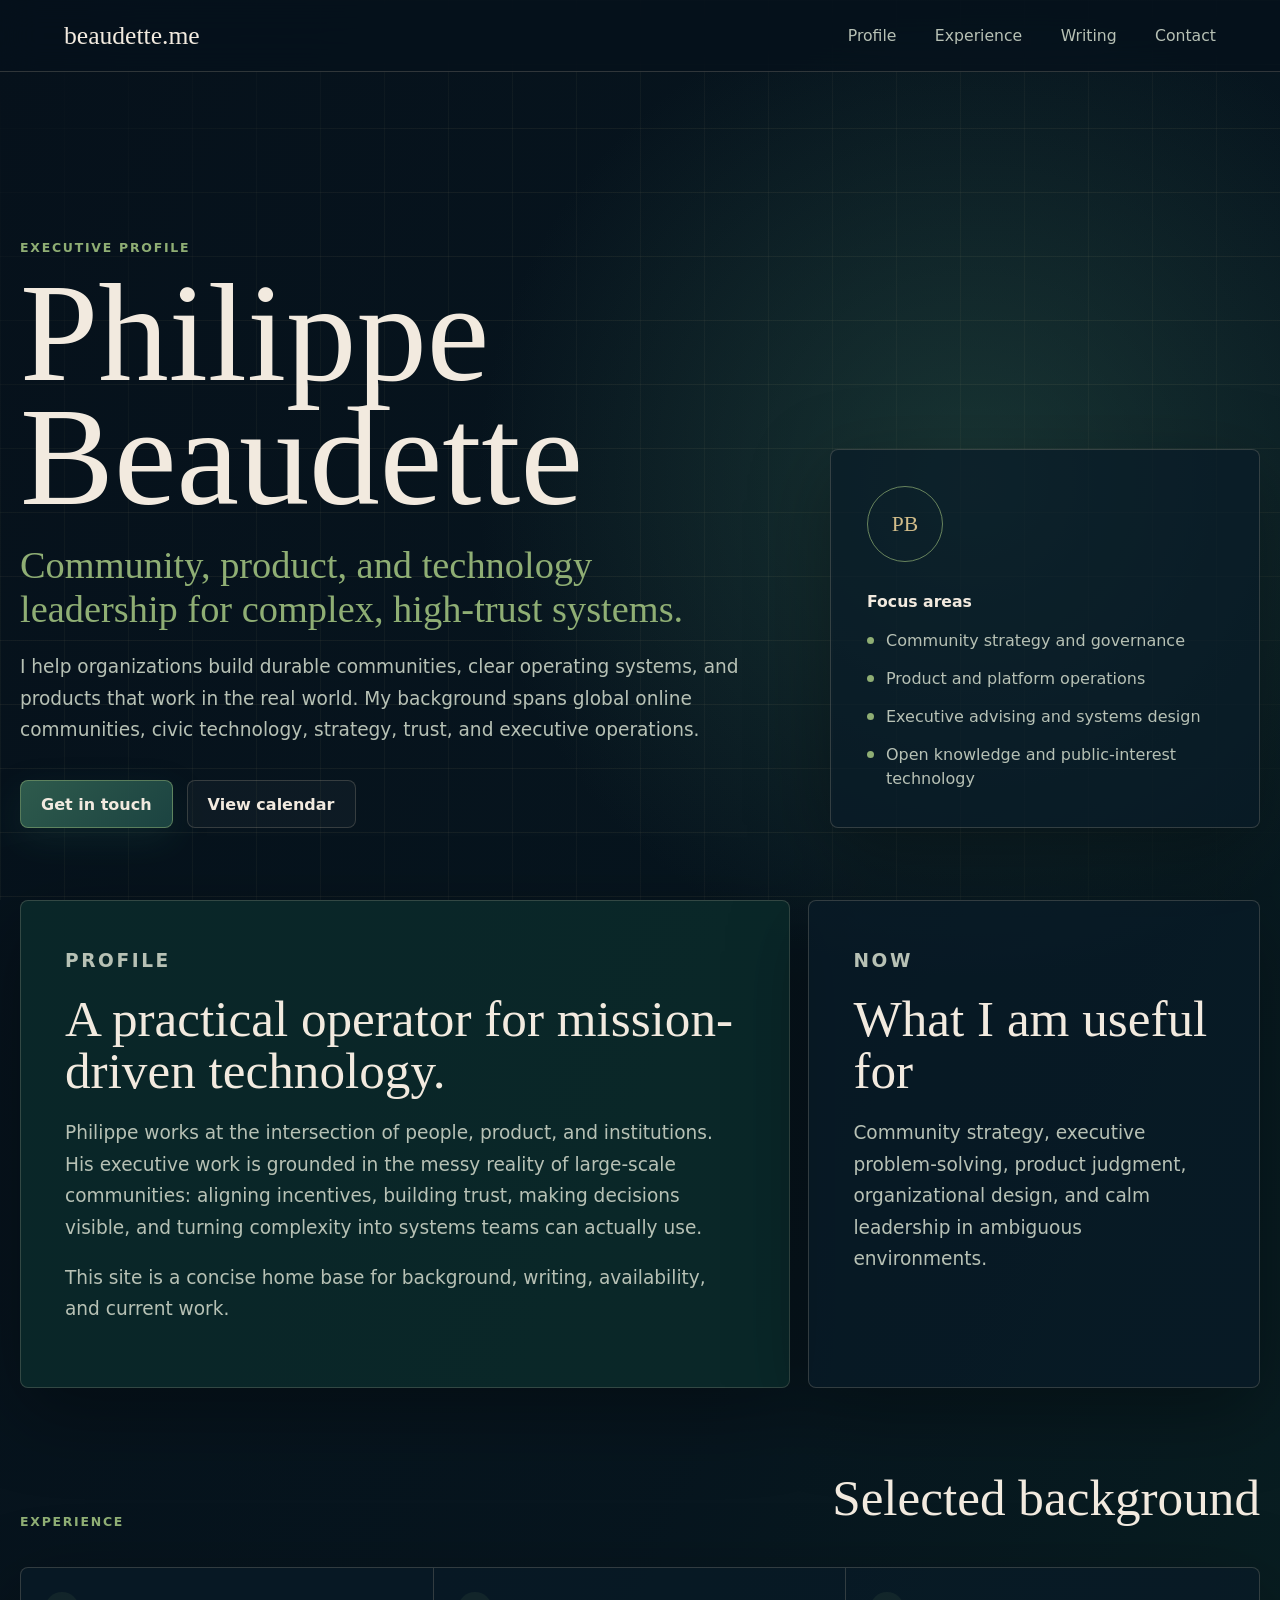
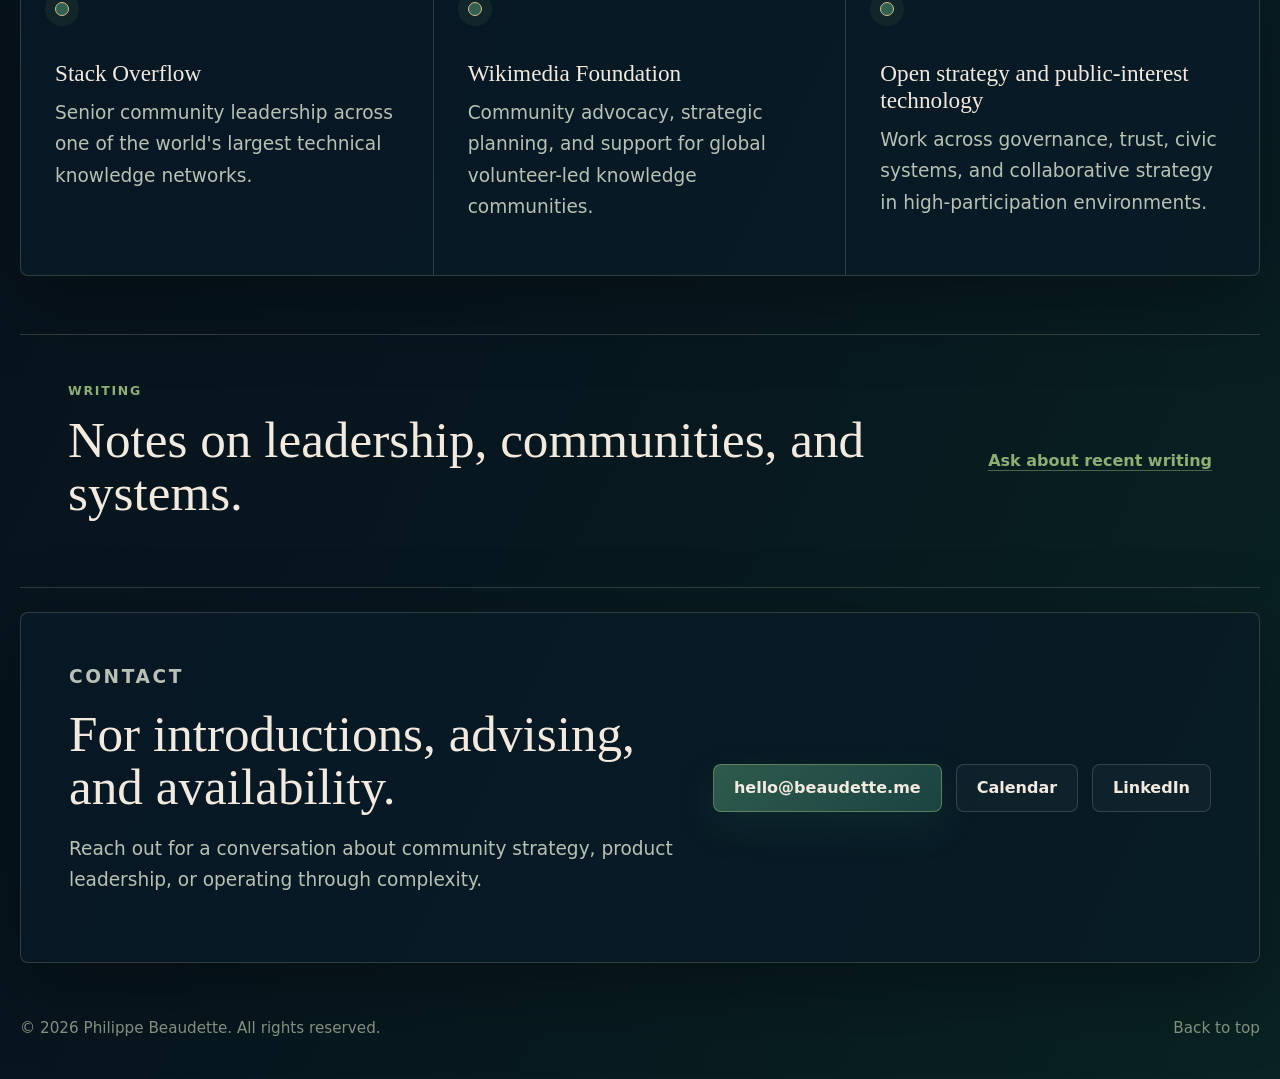
==== index.html @ cf0eb0c7 "Inline Sanity content loader" ====
<!doctype html>
<html lang="en">
  <head>
    <meta charset="utf-8">
    <meta name="viewport" content="width=device-width, initial-scale=1">
    <title>Philippe Beaudette | Executive Profile</title>
    <meta
      name="description"
      content="Executive profile for Philippe Beaudette, a community, product, and technology leader."
    >
    <meta property="og:title" content="Philippe Beaudette | Executive Profile">
    <meta
      property="og:description"
      content="Community, product, and technology leadership for complex, high-trust systems."
    >
    <meta property="og:type" content="website">
    <meta property="og:url" content="https://beaudette.me/">
    <link rel="icon" href="data:image/svg+xml,%3Csvg xmlns='http://www.w3.org/2000/svg' viewBox='0 0 64 64'%3E%3Crect width='64' height='64' rx='12' fill='%2308141f'/%3E%3Cpath d='M18 45V17h15.5c6.6 0 10.8 3.4 10.8 8.7 0 3.2-1.7 5.9-4.6 7.2 3.7 1.1 5.9 4 5.9 7.8 0 5.7-4.5 9.3-11.7 9.3H18Zm7.2-16h7.2c2.8 0 4.5-1.5 4.5-3.8s-1.7-3.6-4.5-3.6h-7.2V29Zm0 15.4h8.2c3 0 4.8-1.5 4.8-4s-1.8-4-4.8-4h-8.2v8Z' fill='%23f3ecdf'/%3E%3C/svg%3E">
    <link rel="stylesheet" href="styles.css">
    <meta name="site-version" content="1.9.0">
    <script async src="https://www.googletagmanager.com/gtag/js?id=G-M91PQ3MQFB"></script>
    <script>
      window.dataLayer = window.dataLayer || [];
      function gtag(){dataLayer.push(arguments);}
      gtag('js', new Date());
      gtag('config', 'G-M91PQ3MQFB');
    </script>
  </head>
  <body>
    <header class="site-header" id="top">
      <a class="brand" href="#top" aria-label="Philippe Beaudette home" id="brand-name">beaudette.me</a>
      <nav class="nav" aria-label="Primary navigation">
        <a href="#profile">Profile</a>
        <a href="#experience">Experience</a>
        <a href="#writing">Writing</a>
        <a href="#contact">Contact</a>
      </nav>
    </header>

    <main>
      <section class="hero" aria-labelledby="hero-title">
        <div class="hero-copy">
          <p class="section-label" id="hero-label">Executive profile</p>
          <h1 id="hero-title">Philippe Beaudette</h1>
          <p class="dek" id="hero-dek">Community, product, and technology leadership for complex, high-trust systems.</p>
          <p class="intro" id="hero-intro">
            I help organizations build durable communities, clear operating systems, and products that work in the real world.
            My background spans global online communities, civic technology, strategy, trust, and executive operations.
          </p>
          <div class="hero-actions" aria-label="Profile actions">
            <a class="button primary" href="#contact">Get in touch</a>
            <a class="button secondary" href="calendar/">View calendar</a>
          </div>
        </div>

        <aside class="profile-card" aria-label="Profile summary">
          <div class="monogram" aria-hidden="true">PB</div>
          <p class="profile-kicker">Focus areas</p>
          <ul>
            <li>Community strategy and governance</li>
            <li>Product and platform operations</li>
            <li>Executive advising and systems design</li>
            <li>Open knowledge and public-interest technology</li>
          </ul>
        </aside>
      </section>

      <section class="content-grid" id="profile" aria-labelledby="profile-title">
        <article class="panel large">
          <p class="section-label" id="profile-label">Profile</p>
          <h2 id="profile-title">A practical operator for mission-driven technology.</h2>
          <p id="profile-body1">
            Philippe works at the intersection of people, product, and institutions. His executive work is grounded in
            the messy reality of large-scale communities: aligning incentives, building trust, making decisions visible,
            and turning complexity into systems teams can actually use.
          </p>
          <p id="profile-body2">
            This site is a concise home base for background, writing, availability, and current work.
          </p>
        </article>

        <article class="panel">
          <p class="section-label" id="now-label">Now</p>
          <h2 id="now-title">What I am useful for</h2>
          <p id="now-body">
            Community strategy, executive problem-solving, product judgment, organizational design, and calm leadership
            in ambiguous environments.
          </p>
        </article>
      </section>

      <section class="experience" id="experience" aria-labelledby="experience-title">
        <div class="section-heading">
          <p class="section-label">Experience</p>
          <h2 id="experience-title">Selected background</h2>
        </div>
        <div class="timeline">
          <article class="timeline-item">
            <span class="dot" aria-hidden="true"></span>
            <h3>Stack Overflow</h3>
            <p>Senior community leadership across one of the world&apos;s largest technical knowledge networks.</p>
          </article>
          <article class="timeline-item">
            <span class="dot" aria-hidden="true"></span>
            <h3>Wikimedia Foundation</h3>
            <p>Community advocacy, strategic planning, and support for global volunteer-led knowledge communities.</p>
          </article>
          <article class="timeline-item">
            <span class="dot" aria-hidden="true"></span>
            <h3>Open strategy and public-interest technology</h3>
            <p>Work across governance, trust, civic systems, and collaborative strategy in high-participation environments.</p>
          </article>
        </div>
      </section>

      <section class="writing" id="writing" aria-labelledby="writing-title">
        <div>
          <p class="section-label" id="writing-label">Writing</p>
          <h2 id="writing-title">Notes on leadership, communities, and systems.</h2>
        </div>
        <a class="text-link" href="#contact" id="writing-link">Ask about recent writing</a>
      </section>

      <section class="contact" id="contact" aria-labelledby="contact-title">
        <div>
          <p class="section-label" id="contact-label">Contact</p>
          <h2 id="contact-title">For introductions, advising, and availability.</h2>
          <p id="contact-body">
            Reach out for a conversation about community strategy, product leadership, or operating through complexity.
          </p>
        </div>
        <div class="contact-actions">
          <a class="button primary" href="mailto:hello@beaudette.me" id="contact-email">hello@beaudette.me</a>
          <a class="button secondary" href="calendar/">Calendar</a>
          <a class="button secondary" href="https://www.linkedin.com/in/philippebeaudette" id="contact-linkedin">LinkedIn</a>
        </div>
      </section>
    </main>

    <footer class="site-footer">
      <p>&copy; 2026 Philippe Beaudette. All rights reserved.</p>
      <a href="#top">Back to top</a>
    </footer>
    <script>
      window.SITE_CMS = {
        provider: 'sanity',
        projectId: 'deoliu90',
        dataset: 'production',
        apiVersion: '2026-05-16',
        documentType: 'homepage',
        documentId: 'homepage',
      };
    </script>
    <script>
      (function () {
        const CMS_CONFIG = {
          provider: 'sanity',
          projectId: 'deoliu90',
          dataset: 'production',
          apiVersion: '2026-05-16',
          documentType: 'homepage',
          documentId: 'homepage',
          ...(window.SITE_CMS || {}),
        };

        async function loadContent() {
          const data = await loadSanityContent() || await loadLocalContent();

          if (data) {
            renderContent(data);
          }
        }

        async function loadSanityContent() {
          if (!isSanityConfigured()) {
            return null;
          }

          const query = `*[_type == "${CMS_CONFIG.documentType}" && _id == "${CMS_CONFIG.documentId}"][0]{
            siteName,
            hero,
            profile,
            now,
            writing,
            contact
          }`;
          const url = `https://${CMS_CONFIG.projectId}.api.sanity.io/v${CMS_CONFIG.apiVersion}/data/query/${CMS_CONFIG.dataset}?query=${encodeURIComponent(query)}`;

          try {
            const response = await fetch(url, { cache: 'no-store' });
            if (!response.ok) {
              return null;
            }

            const data = await response.json();
            return data.result || null;
          } catch (error) {
            console.error('Sanity content load failed:', error);
            return null;
          }
        }

        async function loadLocalContent() {
          try {
            const response = await fetch('content/site.json', { cache: 'no-store' });
            if (!response.ok) {
              return null;
            }

            return await response.json();
          } catch (error) {
            console.error('Local content load failed:', error);
            return null;
          }
        }

        function renderContent(data) {
          setText('brand-name', data.siteName);

          setText('hero-label', data.hero?.sectionLabel);
          setText('hero-title', data.hero?.title);
          setText('hero-dek', data.hero?.dek);
          setText('hero-intro', data.hero?.intro);

          setText('profile-label', data.profile?.sectionLabel);
          setText('profile-title', data.profile?.title);
          setText('profile-body1', data.profile?.body1);
          setText('profile-body2', data.profile?.body2);

          setText('now-label', data.now?.sectionLabel);
          setText('now-title', data.now?.title);
          setText('now-body', data.now?.body);

          setText('writing-label', data.writing?.sectionLabel);
          setText('writing-title', data.writing?.title);
          setText('writing-link', data.writing?.linkText);

          setText('contact-label', data.contact?.sectionLabel);
          setText('contact-title', data.contact?.title);
          setText('contact-body', data.contact?.body);
          setText('contact-email', data.contact?.email);
          setHref('contact-email', `mailto:${data.contact?.email || ''}`);
          setHref('contact-linkedin', data.contact?.linkedinUrl);
        }

        function isSanityConfigured() {
          return CMS_CONFIG.provider === 'sanity' &&
            typeof CMS_CONFIG.projectId === 'string' &&
            CMS_CONFIG.projectId.length > 0 &&
            CMS_CONFIG.projectId !== 'your-project-id';
        }

        function setText(id, value) {
          if (typeof value !== 'string') {
            return;
          }
          const el = document.getElementById(id);
          if (el) {
            el.textContent = value;
          }
        }

        function setHref(id, value) {
          if (typeof value !== 'string' || value.length === 0) {
            return;
          }
          const el = document.getElementById(id);
          if (el) {
            el.setAttribute('href', value);
          }
        }

        loadContent();
      })();
    </script>
  </body>
</html>
---- styles.css ----
:root {
  color-scheme: dark;
  --bg: #06111b;
  --bg-2: #0b1d24;
  --ink: #f2eadf;
  --muted: #b7c1b5;
  --soft: #80907f;
  --line: rgba(218, 206, 181, 0.2);
  --panel: rgba(9, 27, 39, 0.72);
  --panel-strong: rgba(11, 42, 43, 0.86);
  --green: #8fae74;
  --green-strong: #315f50;
  --gold: #d2bd8a;
  --shadow: 0 24px 80px rgba(0, 0, 0, 0.34);
  --serif: Georgia, "Times New Roman", serif;
  --sans: Inter, ui-sans-serif, system-ui, -apple-system, BlinkMacSystemFont, "Segoe UI", sans-serif;
}

* {
  box-sizing: border-box;
}

html {
  scroll-behavior: smooth;
}

body {
  margin: 0;
  min-height: 100vh;
  background:
    radial-gradient(circle at 76% 18%, rgba(49, 95, 80, 0.44), transparent 31rem),
    linear-gradient(115deg, rgba(6, 17, 27, 0.96) 0%, rgba(7, 22, 31, 0.94) 54%, rgba(9, 35, 34, 0.96) 100%),
    var(--bg);
  color: var(--ink);
  font-family: var(--sans);
}

body::before {
  position: fixed;
  inset: 0;
  z-index: -1;
  pointer-events: none;
  content: "";
  background-image:
    linear-gradient(rgba(210, 189, 138, 0.07) 1px, transparent 1px),
    linear-gradient(90deg, rgba(210, 189, 138, 0.05) 1px, transparent 1px);
  background-size: 64px 64px;
  mask-image: linear-gradient(130deg, transparent 0%, black 28%, black 82%, transparent 100%);
}

a {
  color: inherit;
  text-decoration: none;
}

.site-header {
  position: sticky;
  top: 0;
  z-index: 10;
  display: flex;
  align-items: center;
  justify-content: space-between;
  gap: 24px;
  min-height: 72px;
  padding: 0 clamp(22px, 5vw, 68px);
  border-bottom: 1px solid var(--line);
  background: rgba(6, 17, 27, 0.78);
  backdrop-filter: blur(18px);
}

.brand {
  font-family: var(--serif);
  font-size: clamp(1.3rem, 2vw, 1.8rem);
  letter-spacing: 0;
}

.nav {
  display: flex;
  align-items: center;
  gap: clamp(16px, 3vw, 42px);
  color: var(--muted);
  font-size: 0.98rem;
}

.nav a {
  padding: 8px 0;
  border-bottom: 1px solid transparent;
}

.nav a:hover,
.nav a:focus-visible {
  color: var(--ink);
  border-color: var(--green);
}

main {
  width: min(100% - 40px, 1400px);
  margin: 0 auto;
}

.hero {
  display: grid;
  grid-template-columns: minmax(0, 1fr) minmax(320px, 430px);
  gap: clamp(30px, 7vw, 100px);
  align-items: end;
  min-height: calc(100vh - 72px);
  padding: clamp(64px, 10vw, 128px) 0 72px;
}

.hero.compact {
  grid-template-columns: 1fr;
  align-items: center;
  min-height: calc(100vh - 172px);
}

.calendar-hero {
  display: grid;
  align-items: end;
  min-height: 46vh;
  padding: clamp(58px, 8vw, 112px) 0 40px;
}

.hero-copy {
  max-width: 770px;
}

.section-label {
  margin: 0 0 16px;
  color: var(--green);
  font-size: 0.78rem;
  font-weight: 800;
  letter-spacing: 0.14em;
  text-transform: uppercase;
}

h1,
h2,
h3,
p {
  margin-top: 0;
}

h1 {
  max-width: 760px;
  margin-bottom: 24px;
  font-family: var(--serif);
  font-size: clamp(4.2rem, 11vw, 9.5rem);
  font-weight: 500;
  line-height: 0.88;
  letter-spacing: 0;
}

h2 {
  margin-bottom: 20px;
  font-family: var(--serif);
  font-size: clamp(2rem, 4vw, 3.6rem);
  font-weight: 500;
  line-height: 1.02;
  letter-spacing: 0;
}

h3 {
  margin-bottom: 10px;
  font-family: var(--serif);
  font-size: 1.45rem;
  font-weight: 500;
  letter-spacing: 0;
}

.dek {
  max-width: 760px;
  margin-bottom: 20px;
  color: var(--green);
  font-family: var(--serif);
  font-size: clamp(1.5rem, 3vw, 2.4rem);
  line-height: 1.15;
}

.intro,
.panel p,
.timeline-item p,
.contact p {
  color: var(--muted);
  font-size: clamp(1rem, 1.5vw, 1.16rem);
  line-height: 1.7;
}

.intro {
  max-width: 720px;
  margin-bottom: 34px;
}

.hero-actions,
.contact-actions {
  display: flex;
  flex-wrap: wrap;
  gap: 14px;
}

.button {
  display: inline-flex;
  align-items: center;
  justify-content: center;
  min-height: 48px;
  padding: 0 20px;
  border: 1px solid var(--line);
  border-radius: 8px;
  font-weight: 750;
}

.button.primary {
  border-color: rgba(143, 174, 116, 0.52);
  background: linear-gradient(135deg, rgba(49, 95, 80, 0.94), rgba(29, 70, 68, 0.94));
  box-shadow: 0 14px 36px rgba(34, 86, 76, 0.22);
}

.button.secondary {
  color: var(--ink);
  background: rgba(255, 255, 255, 0.03);
}

.button:hover,
.button:focus-visible,
.text-link:hover,
.text-link:focus-visible,
.site-footer a:hover,
.site-footer a:focus-visible {
  border-color: var(--gold);
  color: var(--ink);
}

.profile-card,
.panel,
.timeline,
.contact,
.calendar-frame {
  border: 1px solid var(--line);
  border-radius: 8px;
  background: var(--panel);
  box-shadow: var(--shadow);
}

.profile-card {
  padding: clamp(24px, 3vw, 36px);
}

.monogram {
  display: grid;
  width: 76px;
  height: 76px;
  margin-bottom: 30px;
  place-items: center;
  border: 1px solid rgba(143, 174, 116, 0.7);
  border-radius: 50%;
  color: var(--gold);
  font-family: var(--serif);
  font-size: 1.35rem;
}

.profile-kicker {
  margin-bottom: 18px;
  color: var(--ink);
  font-size: 0.98rem;
  font-weight: 800;
}

.profile-card ul {
  display: grid;
  gap: 14px;
  margin: 0;
  padding: 0;
  color: var(--muted);
  list-style: none;
}

.profile-card li {
  display: flex;
  gap: 12px;
  line-height: 1.5;
}

.profile-card li::before {
  flex: 0 0 auto;
  width: 7px;
  height: 7px;
  margin-top: 8px;
  border-radius: 999px;
  background: var(--green);
  content: "";
}

.content-grid {
  display: grid;
  grid-template-columns: 1.45fr 0.85fr;
  gap: 18px;
  padding: 0 0 26px;
}

.panel {
  padding: clamp(26px, 4vw, 44px);
}

.panel.large {
  background: var(--panel-strong);
}

.experience {
  padding: 58px 0;
}

.section-heading {
  display: flex;
  align-items: end;
  justify-content: space-between;
  gap: 24px;
  margin-bottom: 22px;
}

.timeline {
  display: grid;
  grid-template-columns: repeat(3, 1fr);
  overflow: hidden;
}

.timeline-item {
  position: relative;
  min-height: 260px;
  padding: 34px;
  border-right: 1px solid var(--line);
}

.timeline-item:last-child {
  border-right: 0;
}

.dot {
  display: block;
  width: 14px;
  height: 14px;
  margin-bottom: 44px;
  border: 1px solid var(--gold);
  border-radius: 999px;
  background: var(--green-strong);
  box-shadow: 0 0 0 10px rgba(143, 174, 116, 0.08);
}

.writing,
.contact {
  display: grid;
  grid-template-columns: minmax(0, 1fr) auto;
  gap: 24px;
  align-items: center;
  margin-bottom: 24px;
  padding: clamp(28px, 4vw, 48px);
}

.calendar-section {
  padding: 0 0 clamp(42px, 7vw, 86px);
}

.calendar-frame {
  overflow: hidden;
  min-height: 680px;
  background: rgba(243, 236, 223, 0.98);
}

.calendar-frame iframe {
  display: block;
  width: 100%;
  height: min(78vh, 820px);
  min-height: 680px;
  border: 0;
}

.calendar-fallback {
  margin: 18px 0 0;
  color: var(--soft);
}

.calendar-fallback a {
  color: var(--green);
  border-bottom: 1px solid rgba(143, 174, 116, 0.5);
  font-weight: 800;
}

.writing {
  border-top: 1px solid var(--line);
  border-bottom: 1px solid var(--line);
}

.text-link {
  width: max-content;
  color: var(--green);
  border-bottom: 1px solid rgba(143, 174, 116, 0.5);
  font-weight: 800;
}

.site-footer {
  display: flex;
  align-items: center;
  justify-content: space-between;
  gap: 18px;
  width: min(100% - 40px, 1400px);
  margin: 0 auto;
  padding: 32px 0 42px;
  color: var(--soft);
  font-size: 0.95rem;
}

.site-footer p {
  margin: 0;
}

@media (max-width: 920px) {
  .site-header {
    position: static;
    align-items: flex-start;
    flex-direction: column;
    padding-block: 20px;
  }

  .nav {
    flex-wrap: wrap;
  }

  .hero,
  .content-grid,
  .writing,
  .contact {
    grid-template-columns: 1fr;
  }

  .hero {
    min-height: auto;
    padding-top: 64px;
  }

  .timeline {
    grid-template-columns: 1fr;
  }

  .timeline-item {
    min-height: auto;
    border-right: 0;
    border-bottom: 1px solid var(--line);
  }

  .timeline-item:last-child {
    border-bottom: 0;
  }

  .dot {
    margin-bottom: 28px;
  }
}

@media (max-width: 560px) {
  main,
  .site-footer {
    width: min(100% - 28px, 1400px);
  }

  .nav {
    gap: 14px 20px;
    font-size: 0.94rem;
  }

  h1 {
    font-size: clamp(3.6rem, 19vw, 5rem);
  }

  .button,
  .text-link {
    width: 100%;
  }

  .site-footer {
    align-items: flex-start;
    flex-direction: column;
  }
}
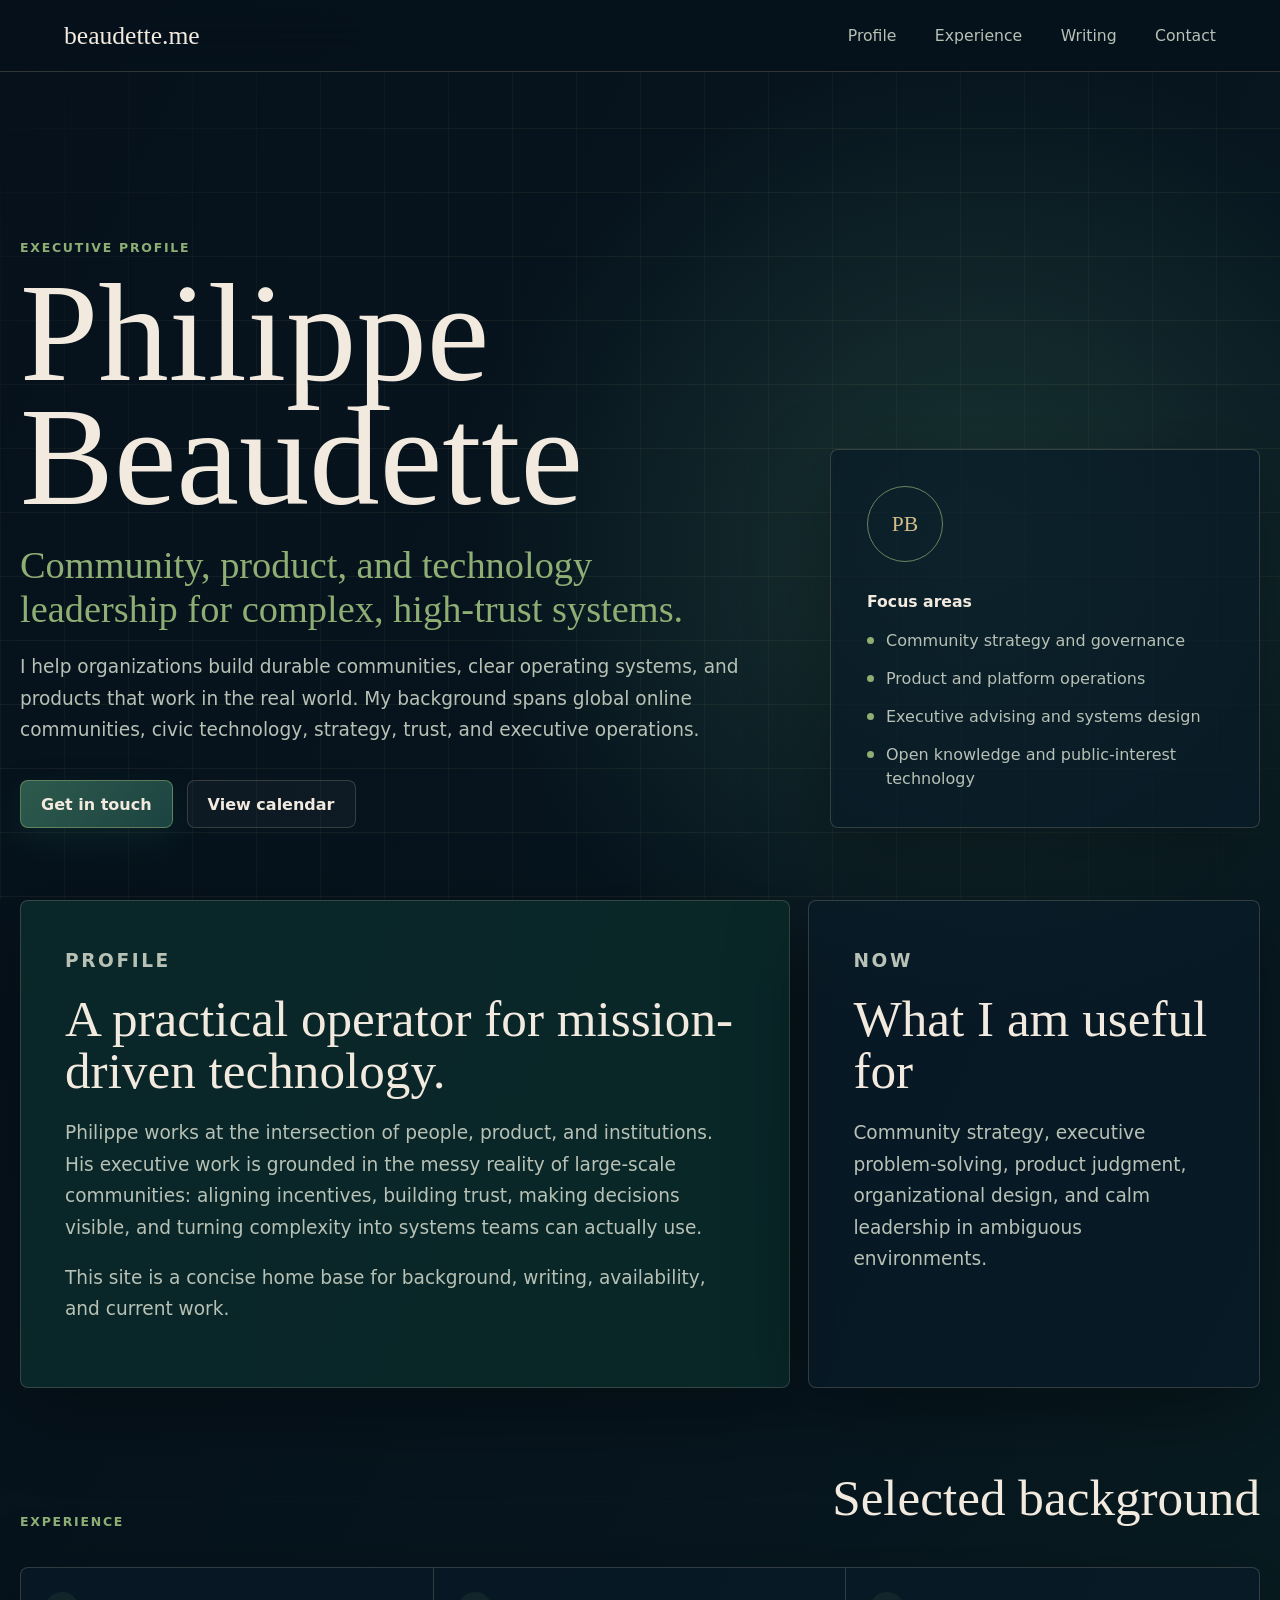
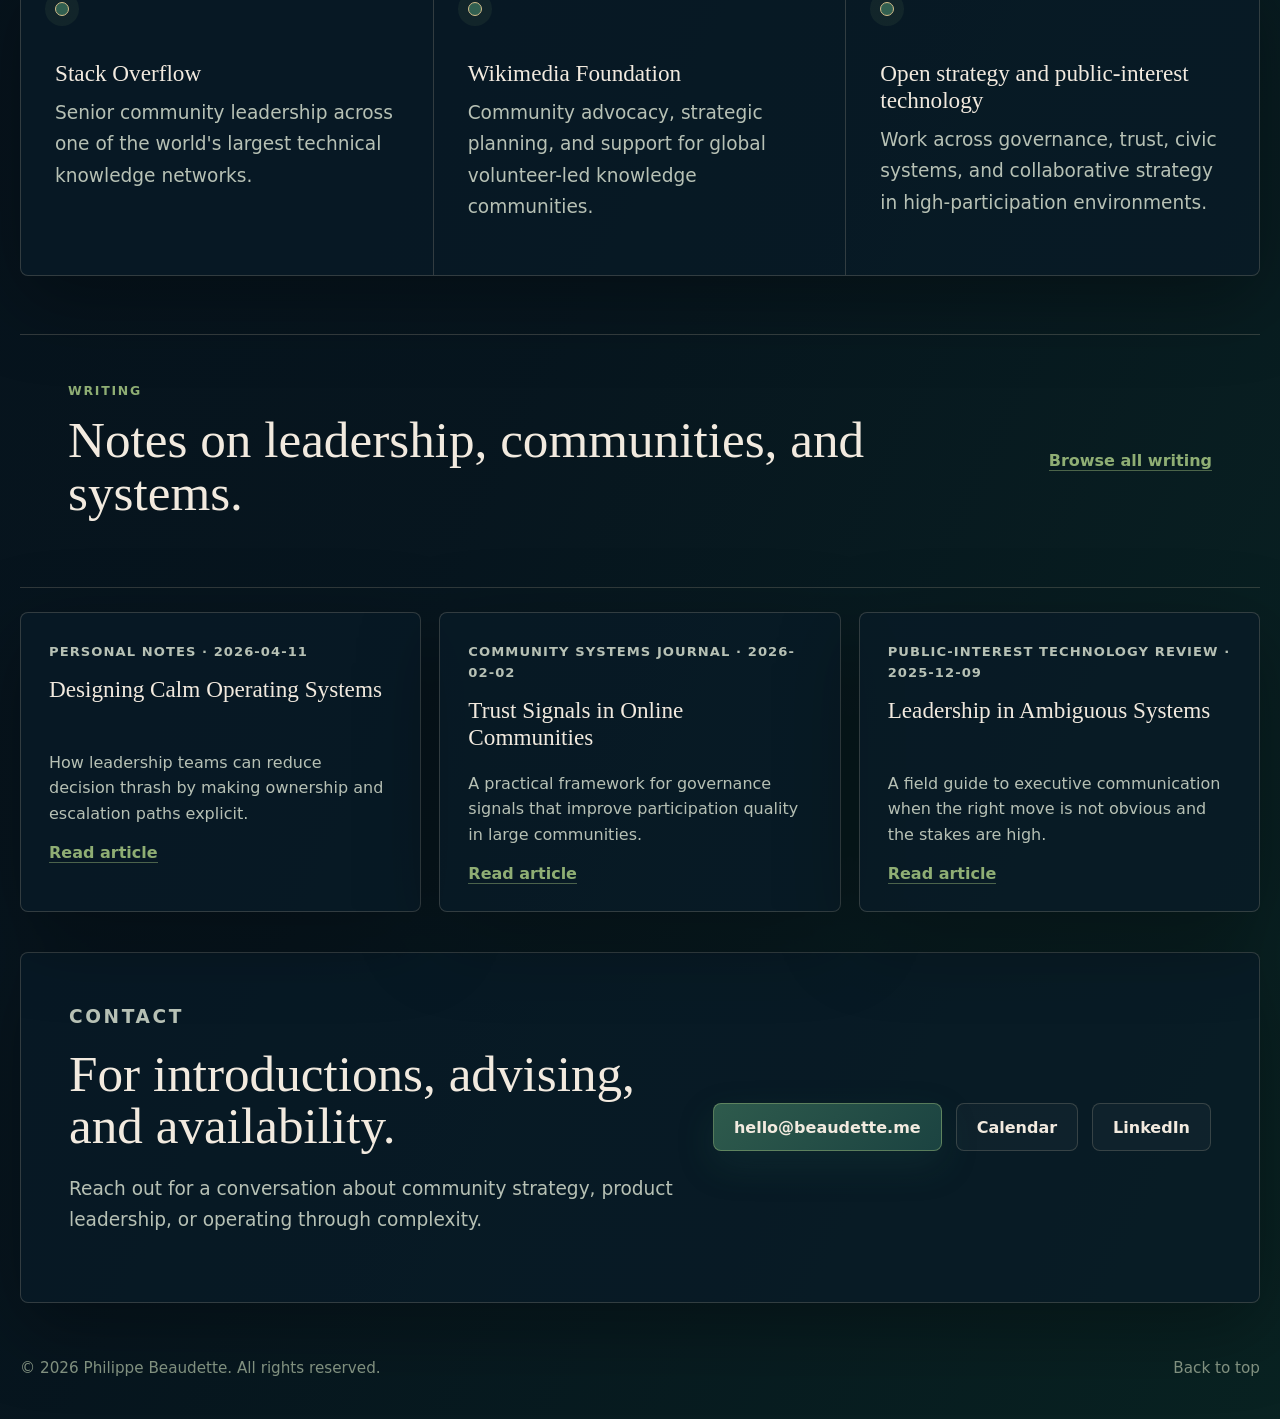
==== commit bfb2fb31: "Add dedicated writing archive page" ====
--- a/index.html
+++ b/index.html
@@ -32,7 +32,7 @@
       <nav class="nav" aria-label="Primary navigation">
         <a href="#profile">Profile</a>
         <a href="#experience">Experience</a>
-        <a href="#writing">Writing</a>
+        <a href="writing/">Writing</a>
         <a href="#contact">Contact</a>
       </nav>
     </header>
@@ -118,7 +118,17 @@
           <p class="section-label" id="writing-label">Writing</p>
           <h2 id="writing-title">Notes on leadership, communities, and systems.</h2>
         </div>
-        <a class="text-link" href="#contact" id="writing-link">Ask about recent writing</a>
+        <a class="text-link" href="writing/" id="writing-link">Browse all writing</a>
+      </section>
+
+      <section class="writing-list-preview" aria-label="Recent writing">
+        <div class="writing-cards" id="writing-preview-list">
+          <article class="writing-card">
+            <h3>Designing Calm Operating Systems</h3>
+            <p>How leadership teams can reduce decision thrash by making ownership and escalation paths explicit.</p>
+            <a class="text-link" href="https://example.com/designing-calm-operating-systems" target="_blank" rel="noreferrer">Read article</a>
+          </article>
+        </div>
       </section>
 
       <section class="contact" id="contact" aria-labelledby="contact-title">
@@ -182,6 +192,7 @@
             profile,
             now,
             writing,
+            "writingArticles": writing.articles,
             contact
           }`;
           const url = `https://${CMS_CONFIG.projectId}.api.sanity.io/v${CMS_CONFIG.apiVersion}/data/query/${CMS_CONFIG.dataset}?query=${encodeURIComponent(query)}`;
@@ -234,6 +245,8 @@
           setText('writing-label', data.writing?.sectionLabel);
           setText('writing-title', data.writing?.title);
           setText('writing-link', data.writing?.linkText);
+          setHref('writing-link', 'writing/');
+          renderWritingPreview(data.writing?.articles || data.writingArticles || []);
 
           setText('contact-label', data.contact?.sectionLabel);
           setText('contact-title', data.contact?.title);
@@ -270,6 +283,44 @@
           }
         }
 
+        function renderWritingPreview(articles) {
+          const container = document.getElementById('writing-preview-list');
+          if (!container || !Array.isArray(articles) || articles.length === 0) {
+            return;
+          }
+
+          const topArticles = articles.slice(0, 3);
+          container.innerHTML = topArticles.map((article) => {
+            const title = escapeHtml(article.title || 'Untitled');
+            const summary = escapeHtml(article.summary || '');
+            const publication = escapeHtml(article.publication || '');
+            const publishedOn = escapeHtml(article.publishedOn || '');
+            const url = typeof article.url === 'string' && article.url.length > 0 ? article.url : '#';
+            const meta = [publication, publishedOn].filter(Boolean).join(' · ');
+            return `
+              <article class="writing-card">
+                <p class="writing-meta">${escapeHtml(meta)}</p>
+                <h3>${title}</h3>
+                <p>${summary}</p>
+                <a class="text-link" href="${escapeAttr(url)}" target="_blank" rel="noreferrer">Read article</a>
+              </article>
+            `;
+          }).join('');
+        }
+
+        function escapeHtml(value) {
+          return String(value)
+            .replaceAll('&', '&amp;')
+            .replaceAll('<', '&lt;')
+            .replaceAll('>', '&gt;')
+            .replaceAll('"', '&quot;')
+            .replaceAll("'", '&#39;');
+        }
+
+        function escapeAttr(value) {
+          return escapeHtml(value);
+        }
+
         loadContent();
       })();
     </script>
--- a/styles.css
+++ b/styles.css
@@ -354,6 +354,46 @@
   padding: clamp(28px, 4vw, 48px);
 }
 
+.writing-list-preview {
+  margin-bottom: 40px;
+}
+
+.writing-cards {
+  display: grid;
+  grid-template-columns: repeat(3, minmax(0, 1fr));
+  gap: 18px;
+}
+
+.writing-card {
+  padding: 28px;
+  border: 1px solid var(--line);
+  border-radius: 8px;
+  background: var(--panel);
+  box-shadow: var(--shadow);
+}
+
+.writing-card h3 {
+  min-height: 64px;
+}
+
+.writing-card p {
+  color: var(--muted);
+  line-height: 1.6;
+}
+
+.writing-meta {
+  margin-bottom: 14px;
+  color: var(--green);
+  font-size: 0.82rem;
+  font-weight: 800;
+  letter-spacing: 0.08em;
+  text-transform: uppercase;
+}
+
+.writing-archive {
+  margin-bottom: 44px;
+}
+
 .calendar-section {
   padding: 0 0 clamp(42px, 7vw, 86px);
 }
@@ -425,6 +465,7 @@
 
   .hero,
   .content-grid,
+  .writing-cards,
   .writing,
   .contact {
     grid-template-columns: 1fr;
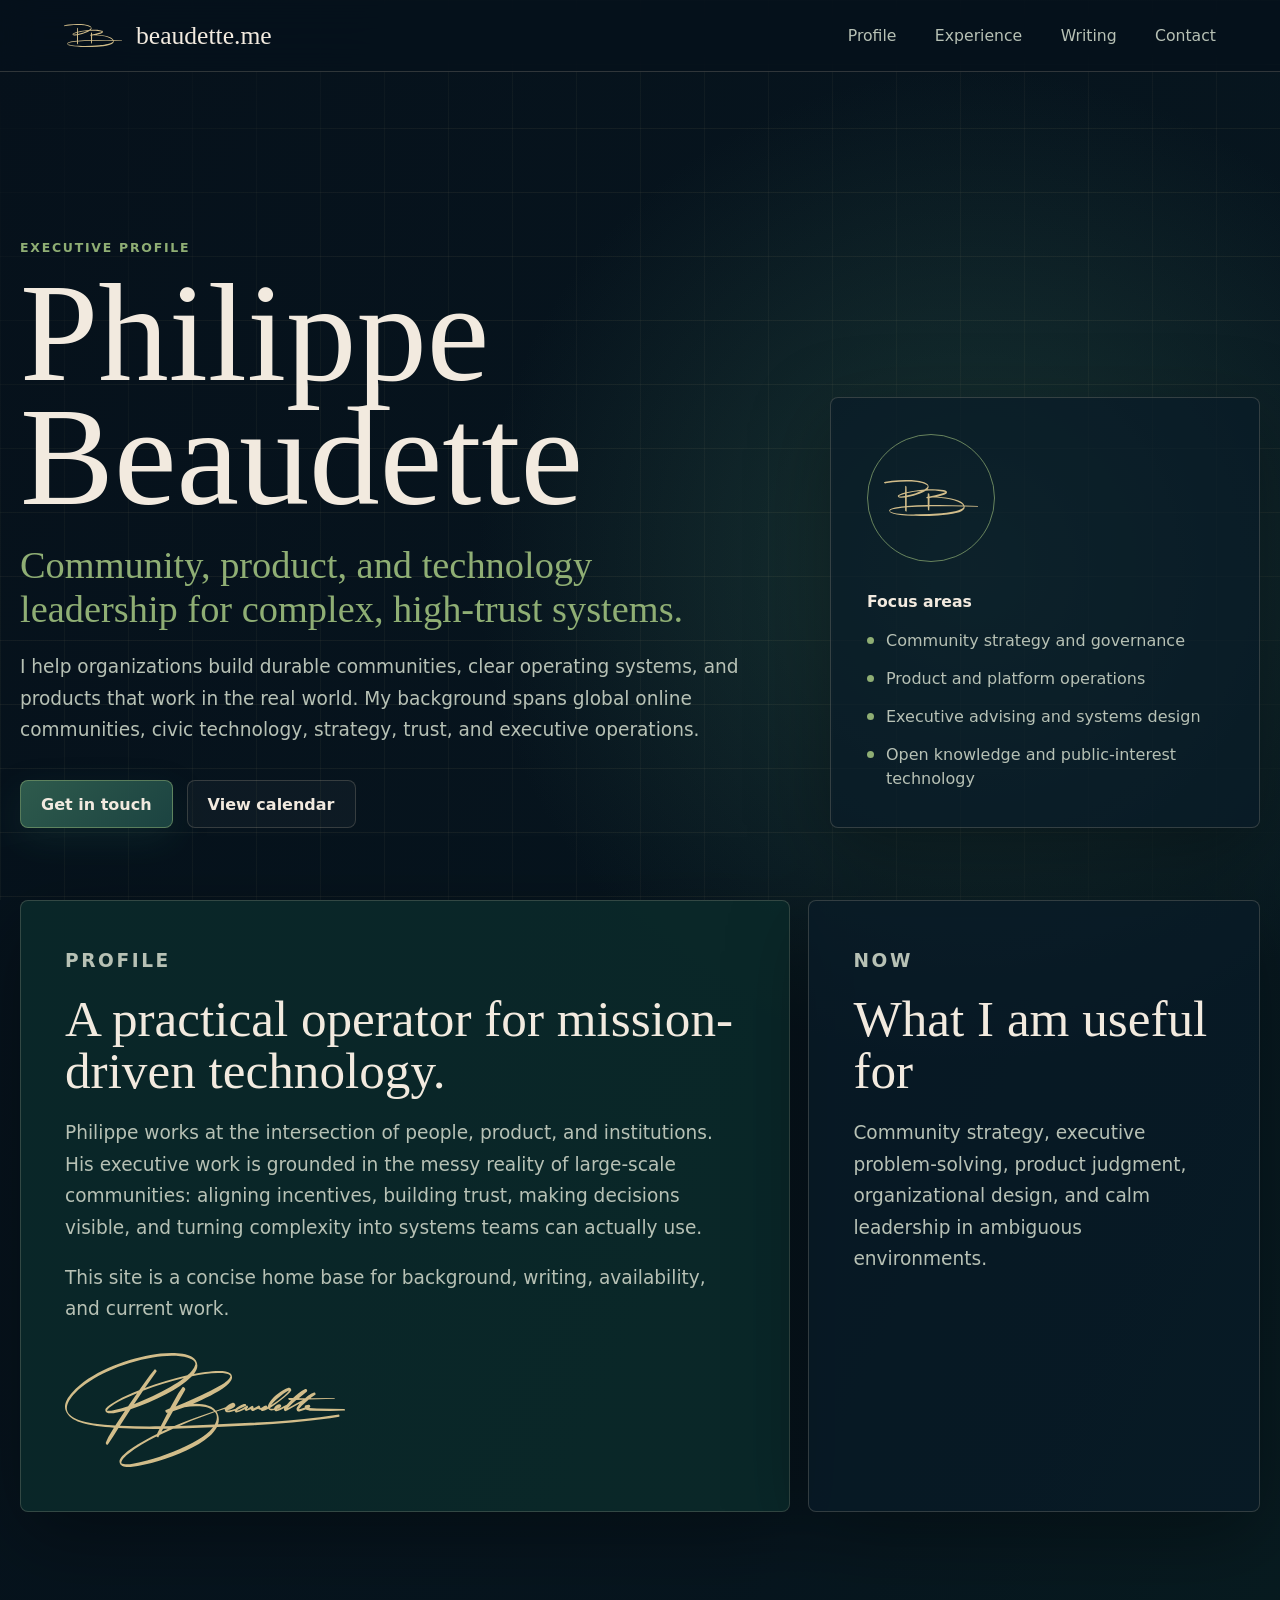
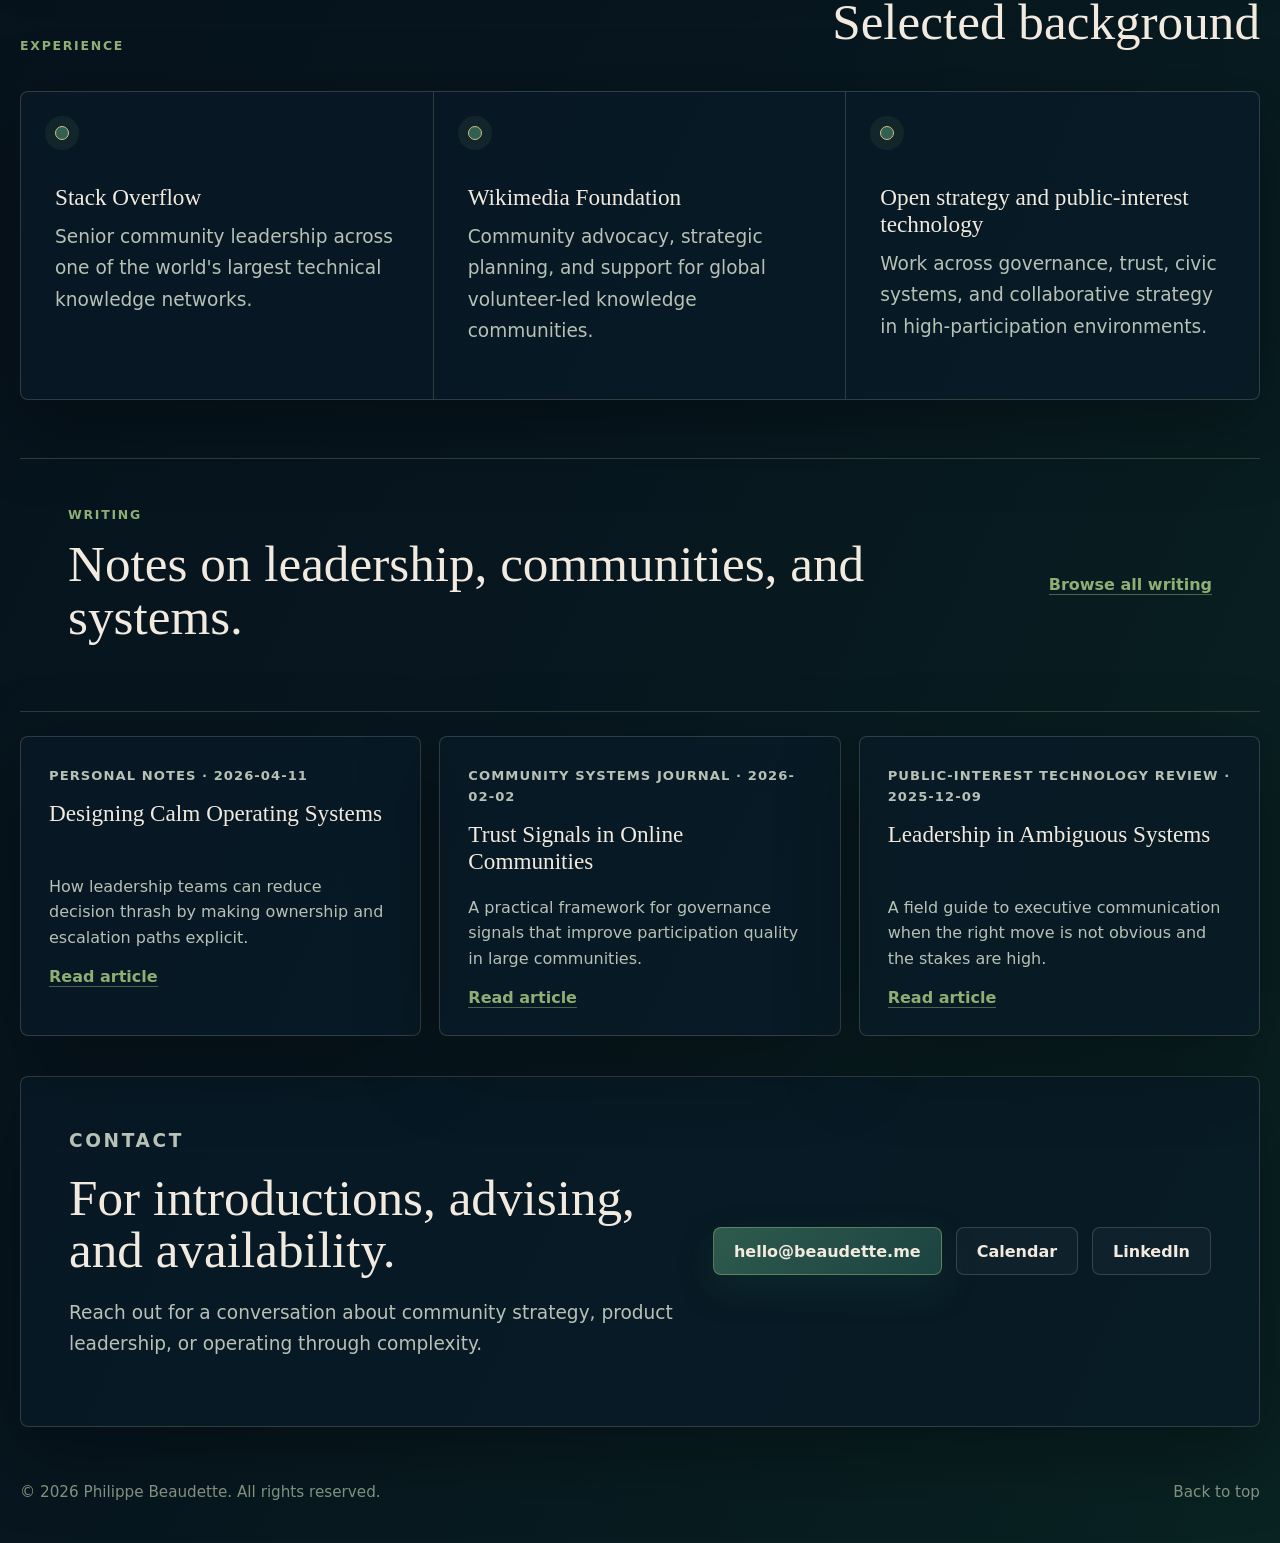
==== commit df12cbb3: "Incorporate signature and initials into site branding" ====
--- a/index.html
+++ b/index.html
@@ -15,9 +15,9 @@
     >
     <meta property="og:type" content="website">
     <meta property="og:url" content="https://beaudette.me/">
-    <link rel="icon" href="data:image/svg+xml,%3Csvg xmlns='http://www.w3.org/2000/svg' viewBox='0 0 64 64'%3E%3Crect width='64' height='64' rx='12' fill='%2308141f'/%3E%3Cpath d='M18 45V17h15.5c6.6 0 10.8 3.4 10.8 8.7 0 3.2-1.7 5.9-4.6 7.2 3.7 1.1 5.9 4 5.9 7.8 0 5.7-4.5 9.3-11.7 9.3H18Zm7.2-16h7.2c2.8 0 4.5-1.5 4.5-3.8s-1.7-3.6-4.5-3.6h-7.2V29Zm0 15.4h8.2c3 0 4.8-1.5 4.8-4s-1.8-4-4.8-4h-8.2v8Z' fill='%23f3ecdf'/%3E%3C/svg%3E">
+    <link rel="icon" type="image/svg+xml" href="assets/brand/favicon.svg">
     <link rel="stylesheet" href="styles.css">
-    <meta name="site-version" content="1.9.0">
+    <meta name="site-version" content="1.10.0">
     <script async src="https://www.googletagmanager.com/gtag/js?id=G-M91PQ3MQFB"></script>
     <script>
       window.dataLayer = window.dataLayer || [];
@@ -28,7 +28,10 @@
   </head>
   <body>
     <header class="site-header" id="top">
-      <a class="brand" href="#top" aria-label="Philippe Beaudette home" id="brand-name">beaudette.me</a>
+      <a class="brand" href="#top" aria-label="Philippe Beaudette home">
+        <img class="brand-mark" src="assets/brand/initials.svg" width="1920" height="744" alt="" aria-hidden="true">
+        <span id="brand-name">beaudette.me</span>
+      </a>
       <nav class="nav" aria-label="Primary navigation">
         <a href="#profile">Profile</a>
         <a href="#experience">Experience</a>
@@ -54,7 +57,9 @@
         </div>
 
         <aside class="profile-card" aria-label="Profile summary">
-          <div class="monogram" aria-hidden="true">PB</div>
+          <div class="monogram" aria-hidden="true">
+            <img src="assets/brand/initials.svg" width="1920" height="744" alt="">
+          </div>
           <p class="profile-kicker">Focus areas</p>
           <ul>
             <li>Community strategy and governance</li>
@@ -77,6 +82,7 @@
           <p id="profile-body2">
             This site is a concise home base for background, writing, availability, and current work.
           </p>
+          <img class="profile-signature" src="assets/brand/signature.svg" width="1920" height="786" alt="Philippe Beaudette’s signature" loading="lazy">
         </article>
 
         <article class="panel">
--- a/styles.css
+++ b/styles.css
@@ -69,9 +69,32 @@
 }
 
 .brand {
+  display: inline-flex;
+  align-items: center;
+  gap: 14px;
   font-family: var(--serif);
   font-size: clamp(1.3rem, 2vw, 1.8rem);
   letter-spacing: 0;
+}
+
+.brand-mark {
+  display: block;
+  flex: 0 0 auto;
+  width: 58px;
+  height: auto;
+}
+
+.brand:focus-visible {
+  outline: 2px solid var(--gold);
+  outline-offset: 6px;
+  border-radius: 2px;
+}
+
+.profile-signature {
+  display: block;
+  width: min(100%, 280px);
+  height: auto;
+  margin-top: 28px;
 }
 
 .nav {
@@ -111,6 +134,10 @@
   grid-template-columns: 1fr;
   align-items: center;
   min-height: calc(100vh - 172px);
+}
+
+.writing-hero h1 {
+  font-size: clamp(3rem, 8vw, 6rem);
 }
 
 .calendar-hero {
@@ -246,15 +273,19 @@
 
 .monogram {
   display: grid;
-  width: 76px;
-  height: 76px;
+  width: 128px;
+  height: 128px;
   margin-bottom: 30px;
+  padding: 16px;
   place-items: center;
   border: 1px solid rgba(143, 174, 116, 0.7);
   border-radius: 50%;
-  color: var(--gold);
-  font-family: var(--serif);
-  font-size: 1.35rem;
+}
+
+.monogram img {
+  display: block;
+  width: 100%;
+  height: auto;
 }
 
 .profile-kicker {
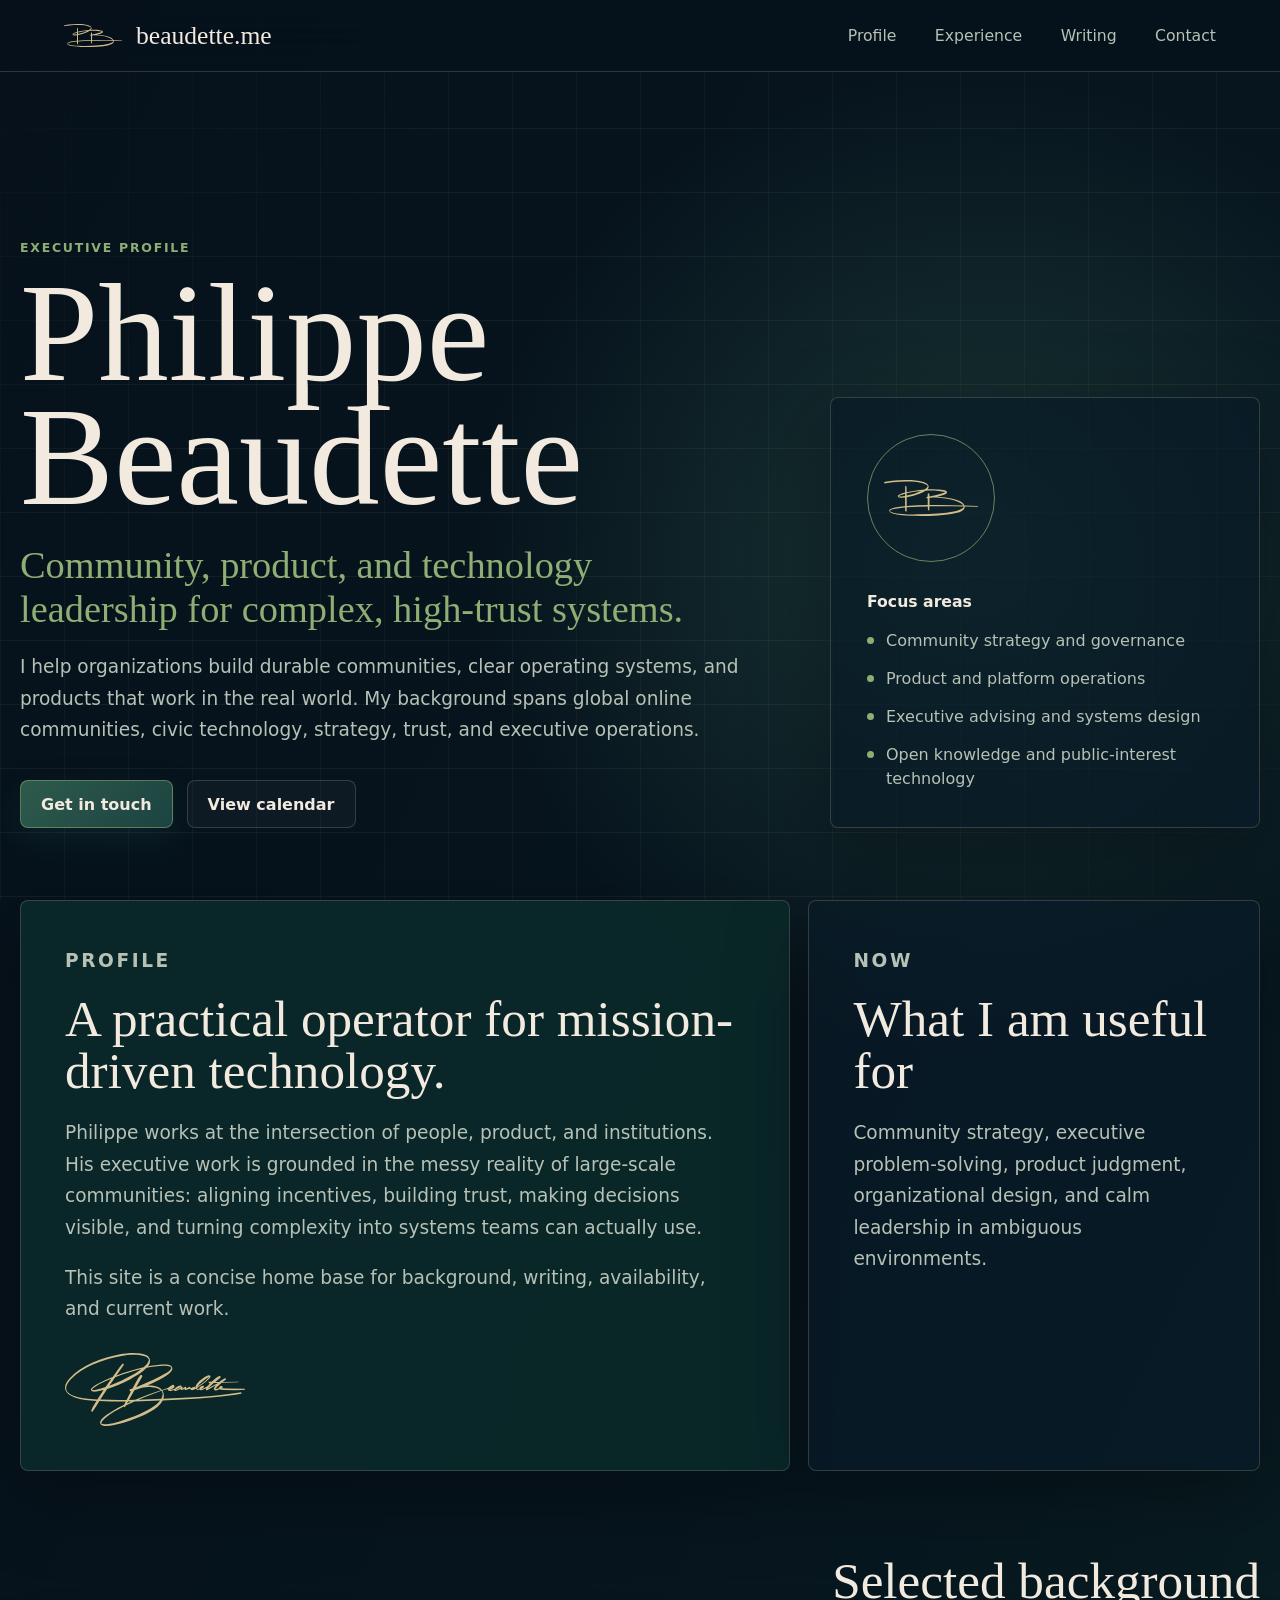
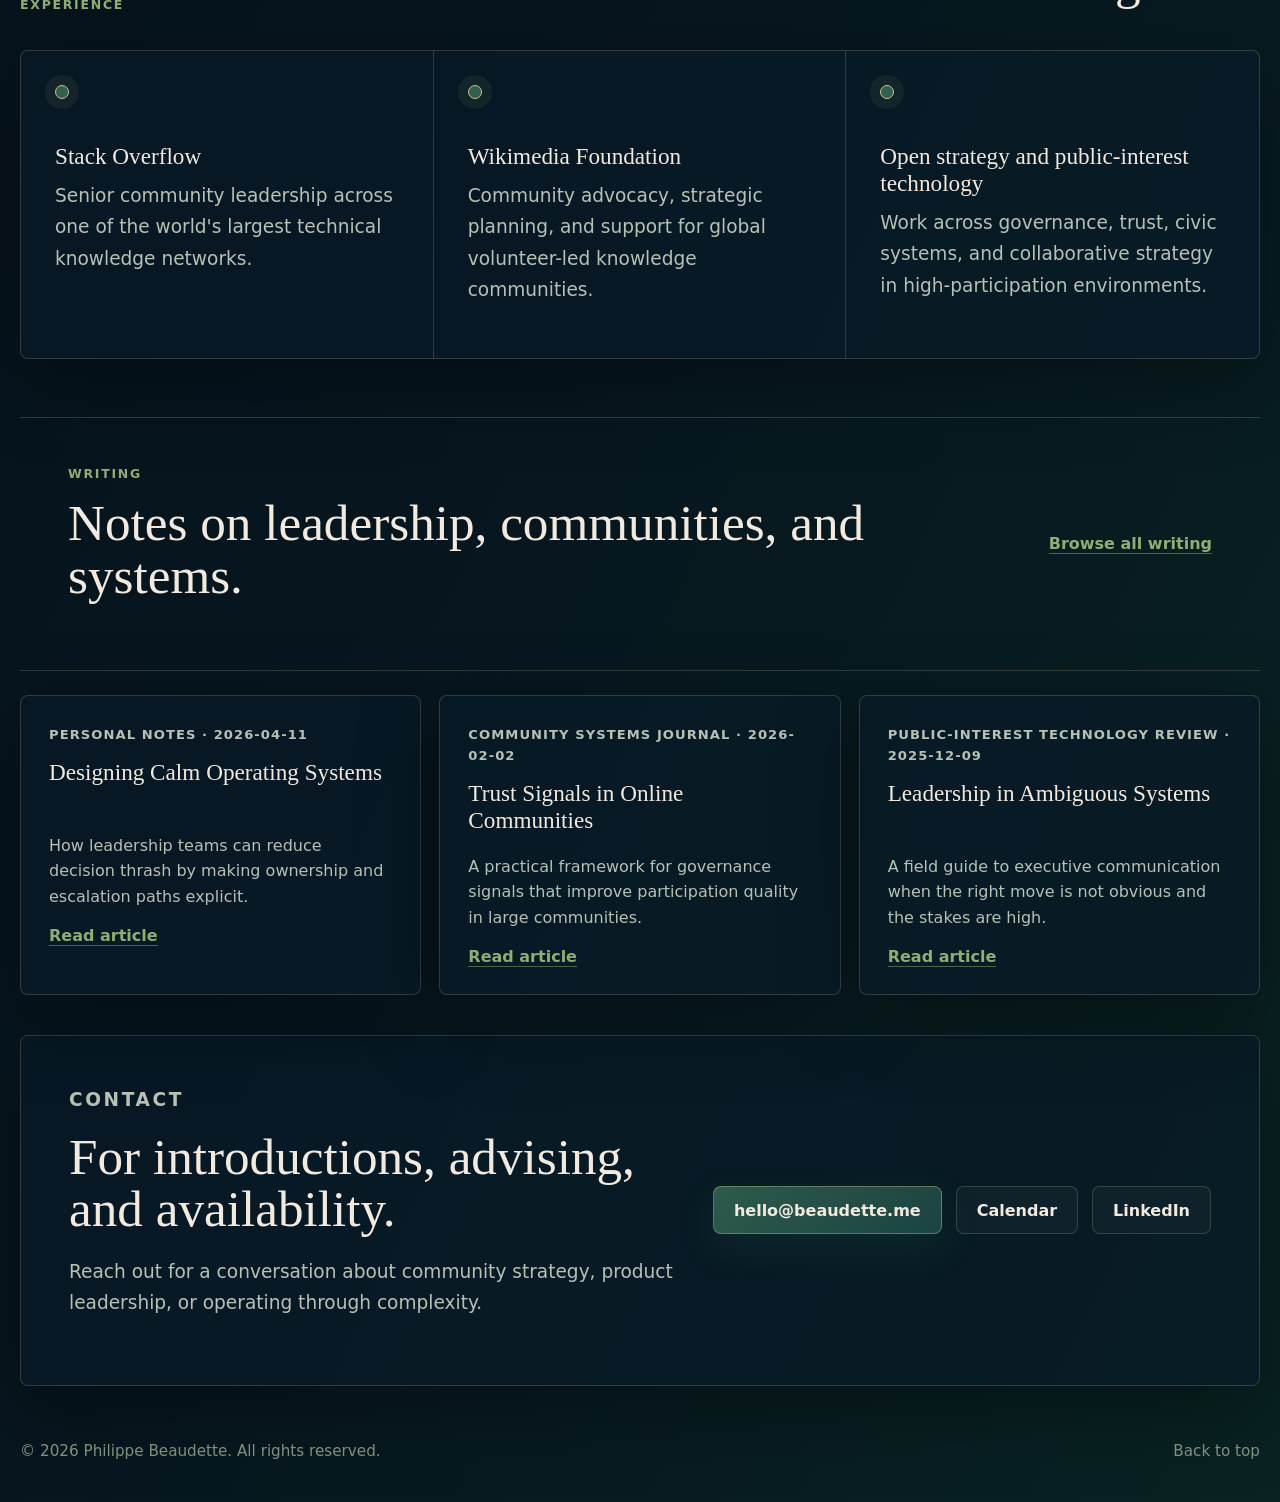
==== commit 4b0b1171: "Reduce profile signature to a compact sign-off" ====
--- a/index.html
+++ b/index.html
@@ -15,9 +15,9 @@
     >
     <meta property="og:type" content="website">
     <meta property="og:url" content="https://beaudette.me/">
-    <link rel="icon" type="image/svg+xml" href="assets/brand/favicon.svg">
-    <link rel="stylesheet" href="styles.css">
-    <meta name="site-version" content="1.10.0">
+    <link rel="icon" type="image/svg+xml" href="assets/brand/favicon.svg?v=1.12.0">
+    <link rel="stylesheet" href="styles.css?v=1.12.0">
+    <meta name="site-version" content="1.12.0">
     <script async src="https://www.googletagmanager.com/gtag/js?id=G-M91PQ3MQFB"></script>
     <script>
       window.dataLayer = window.dataLayer || [];
@@ -29,7 +29,7 @@
   <body>
     <header class="site-header" id="top">
       <a class="brand" href="#top" aria-label="Philippe Beaudette home">
-        <img class="brand-mark" src="assets/brand/initials.svg" width="1920" height="744" alt="" aria-hidden="true">
+        <img class="brand-mark" src="assets/brand/initials.svg?v=1.12.0" width="58" height="22" alt="" aria-hidden="true">
         <span id="brand-name">beaudette.me</span>
       </a>
       <nav class="nav" aria-label="Primary navigation">
@@ -58,7 +58,7 @@
 
         <aside class="profile-card" aria-label="Profile summary">
           <div class="monogram" aria-hidden="true">
-            <img src="assets/brand/initials.svg" width="1920" height="744" alt="">
+            <img src="assets/brand/initials.svg?v=1.12.0" width="96" height="37" alt="">
           </div>
           <p class="profile-kicker">Focus areas</p>
           <ul>
@@ -82,7 +82,7 @@
           <p id="profile-body2">
             This site is a concise home base for background, writing, availability, and current work.
           </p>
-          <img class="profile-signature" src="assets/brand/signature.svg" width="1920" height="786" alt="Philippe Beaudette’s signature" loading="lazy">
+          <img class="profile-signature" src="assets/brand/signature.svg?v=1.12.0" width="180" height="74" alt="Philippe Beaudette’s signature" loading="lazy">
         </article>
 
         <article class="panel">
--- a/styles.css
+++ b/styles.css
@@ -92,7 +92,8 @@
 
 .profile-signature {
   display: block;
-  width: min(100%, 280px);
+  width: 180px;
+  max-width: 100%;
   height: auto;
   margin-top: 28px;
 }
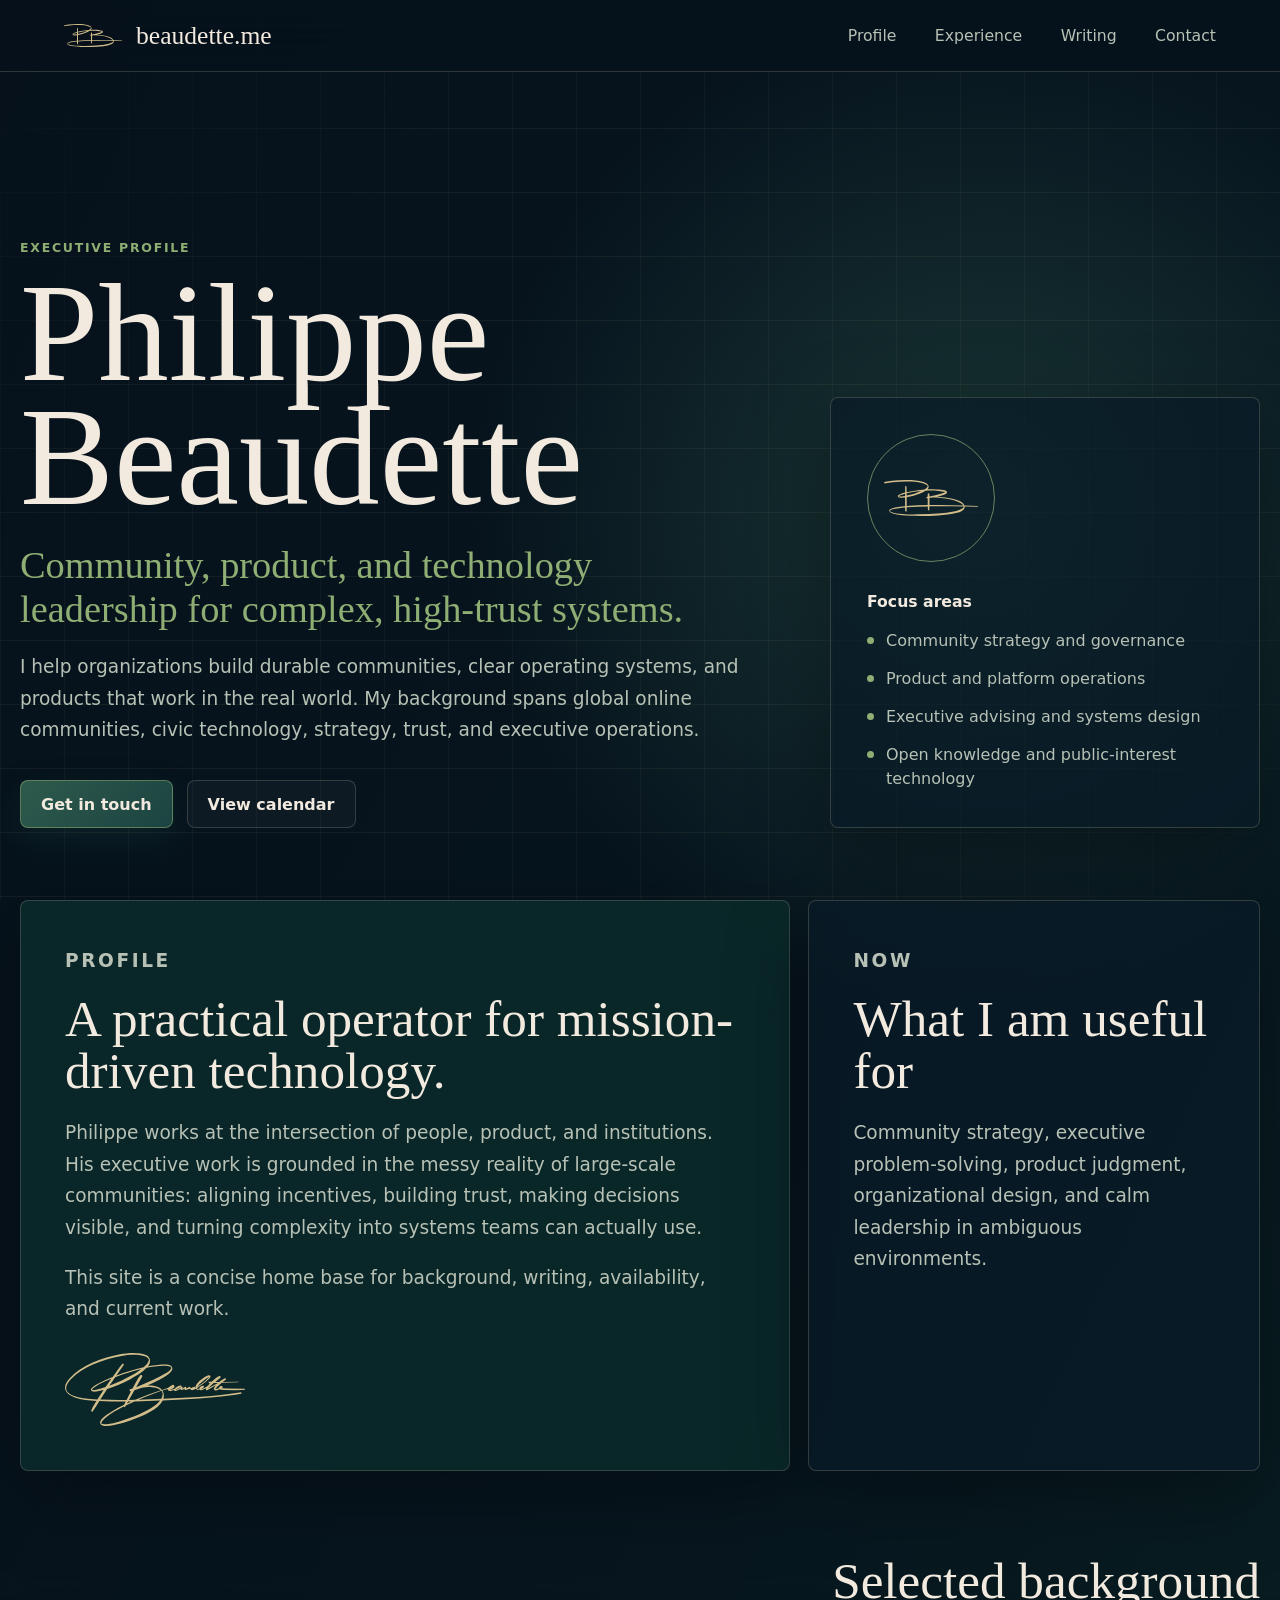
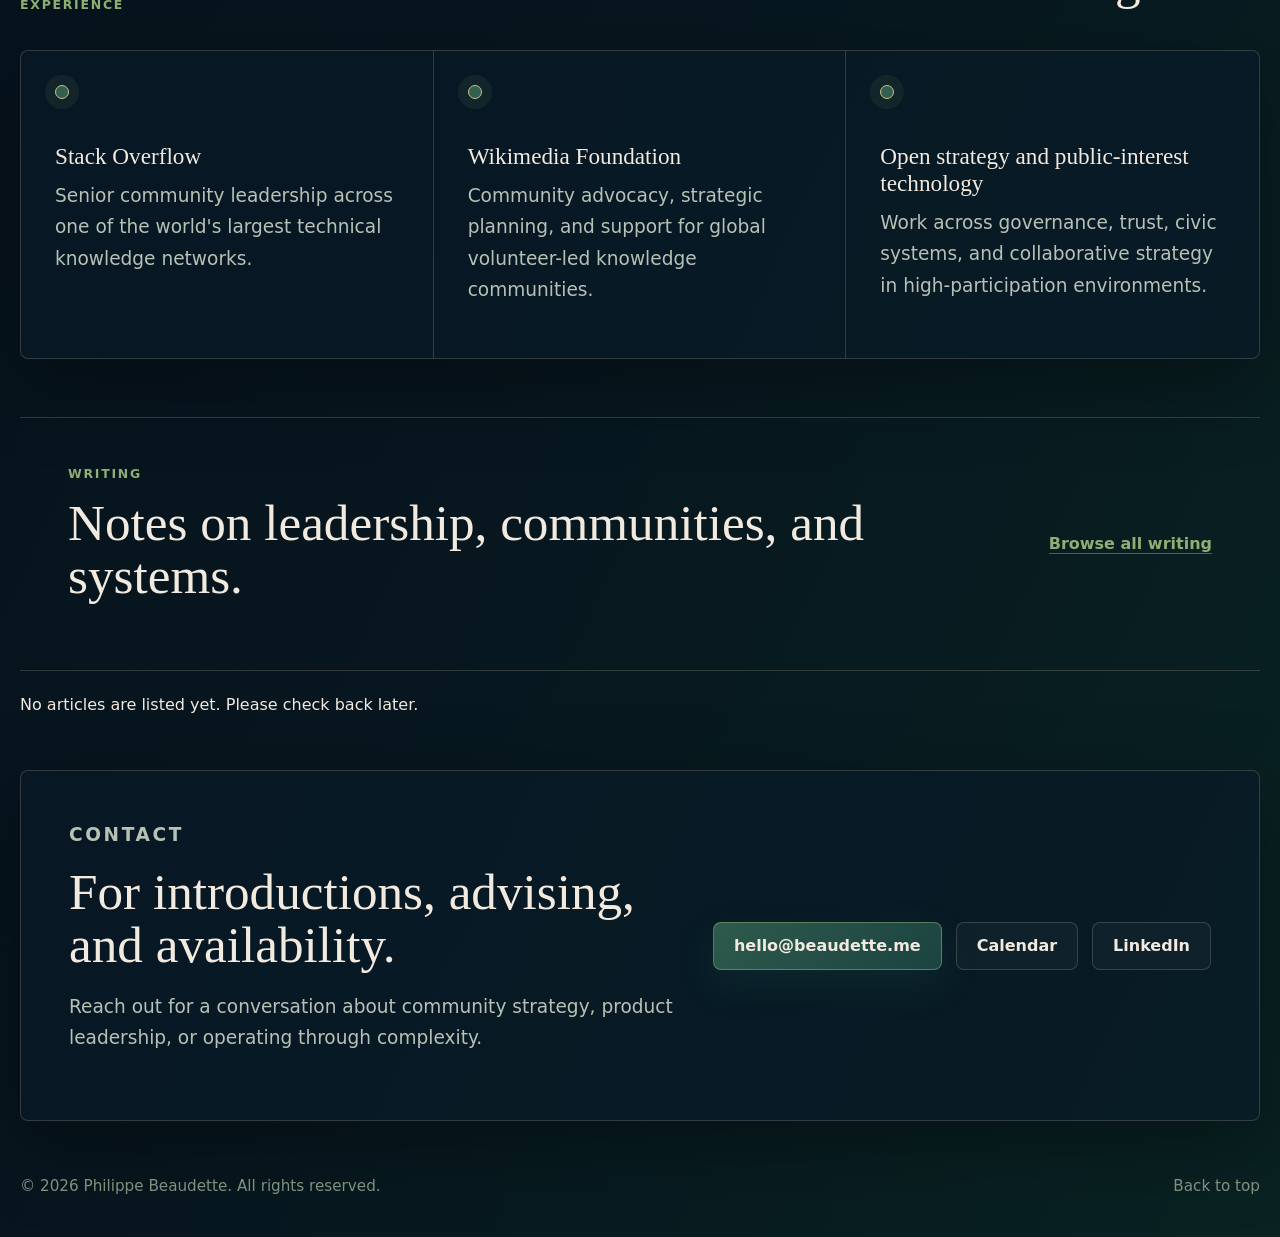
==== commit d32fd8ae: "Harden CMS content fallbacks" ====
--- a/index.html
+++ b/index.html
@@ -3,6 +3,7 @@
   <head>
     <meta charset="utf-8">
     <meta name="viewport" content="width=device-width, initial-scale=1">
+    <link rel="canonical" href="https://beaudette.me/">
     <title>Philippe Beaudette | Executive Profile</title>
     <meta
       name="description"
@@ -129,11 +130,7 @@
 
       <section class="writing-list-preview" aria-label="Recent writing">
         <div class="writing-cards" id="writing-preview-list">
-          <article class="writing-card">
-            <h3>Designing Calm Operating Systems</h3>
-            <p>How leadership teams can reduce decision thrash by making ownership and escalation paths explicit.</p>
-            <a class="text-link" href="https://example.com/designing-calm-operating-systems" target="_blank" rel="noreferrer">Read article</a>
-          </article>
+          <p class="writing-empty">No articles are listed yet. Please check back later.</p>
         </div>
       </section>
 
@@ -157,178 +154,7 @@
       <p>&copy; 2026 Philippe Beaudette. All rights reserved.</p>
       <a href="#top">Back to top</a>
     </footer>
-    <script>
-      window.SITE_CMS = {
-        provider: 'sanity',
-        projectId: 'deoliu90',
-        dataset: 'production',
-        apiVersion: '2026-05-16',
-        documentType: 'homepage',
-        documentId: 'homepage',
-      };
-    </script>
-    <script>
-      (function () {
-        const CMS_CONFIG = {
-          provider: 'sanity',
-          projectId: 'deoliu90',
-          dataset: 'production',
-          apiVersion: '2026-05-16',
-          documentType: 'homepage',
-          documentId: 'homepage',
-          ...(window.SITE_CMS || {}),
-        };
-
-        async function loadContent() {
-          const data = await loadSanityContent() || await loadLocalContent();
-
-          if (data) {
-            renderContent(data);
-          }
-        }
-
-        async function loadSanityContent() {
-          if (!isSanityConfigured()) {
-            return null;
-          }
-
-          const query = `*[_type == "${CMS_CONFIG.documentType}" && _id == "${CMS_CONFIG.documentId}"][0]{
-            siteName,
-            hero,
-            profile,
-            now,
-            writing,
-            "writingArticles": writing.articles,
-            contact
-          }`;
-          const url = `https://${CMS_CONFIG.projectId}.api.sanity.io/v${CMS_CONFIG.apiVersion}/data/query/${CMS_CONFIG.dataset}?query=${encodeURIComponent(query)}`;
-
-          try {
-            const response = await fetch(url, { cache: 'no-store' });
-            if (!response.ok) {
-              return null;
-            }
-
-            const data = await response.json();
-            return data.result || null;
-          } catch (error) {
-            console.error('Sanity content load failed:', error);
-            return null;
-          }
-        }
-
-        async function loadLocalContent() {
-          try {
-            const response = await fetch('content/site.json', { cache: 'no-store' });
-            if (!response.ok) {
-              return null;
-            }
-
-            return await response.json();
-          } catch (error) {
-            console.error('Local content load failed:', error);
-            return null;
-          }
-        }
-
-        function renderContent(data) {
-          setText('brand-name', data.siteName);
-
-          setText('hero-label', data.hero?.sectionLabel);
-          setText('hero-title', data.hero?.title);
-          setText('hero-dek', data.hero?.dek);
-          setText('hero-intro', data.hero?.intro);
-
-          setText('profile-label', data.profile?.sectionLabel);
-          setText('profile-title', data.profile?.title);
-          setText('profile-body1', data.profile?.body1);
-          setText('profile-body2', data.profile?.body2);
-
-          setText('now-label', data.now?.sectionLabel);
-          setText('now-title', data.now?.title);
-          setText('now-body', data.now?.body);
-
-          setText('writing-label', data.writing?.sectionLabel);
-          setText('writing-title', data.writing?.title);
-          setText('writing-link', data.writing?.linkText);
-          setHref('writing-link', 'writing/');
-          renderWritingPreview(data.writing?.articles || data.writingArticles || []);
-
-          setText('contact-label', data.contact?.sectionLabel);
-          setText('contact-title', data.contact?.title);
-          setText('contact-body', data.contact?.body);
-          setText('contact-email', data.contact?.email);
-          setHref('contact-email', `mailto:${data.contact?.email || ''}`);
-          setHref('contact-linkedin', data.contact?.linkedinUrl);
-        }
-
-        function isSanityConfigured() {
-          return CMS_CONFIG.provider === 'sanity' &&
-            typeof CMS_CONFIG.projectId === 'string' &&
-            CMS_CONFIG.projectId.length > 0 &&
-            CMS_CONFIG.projectId !== 'your-project-id';
-        }
-
-        function setText(id, value) {
-          if (typeof value !== 'string') {
-            return;
-          }
-          const el = document.getElementById(id);
-          if (el) {
-            el.textContent = value;
-          }
-        }
-
-        function setHref(id, value) {
-          if (typeof value !== 'string' || value.length === 0) {
-            return;
-          }
-          const el = document.getElementById(id);
-          if (el) {
-            el.setAttribute('href', value);
-          }
-        }
-
-        function renderWritingPreview(articles) {
-          const container = document.getElementById('writing-preview-list');
-          if (!container || !Array.isArray(articles) || articles.length === 0) {
-            return;
-          }
-
-          const topArticles = articles.slice(0, 3);
-          container.innerHTML = topArticles.map((article) => {
-            const title = escapeHtml(article.title || 'Untitled');
-            const summary = escapeHtml(article.summary || '');
-            const publication = escapeHtml(article.publication || '');
-            const publishedOn = escapeHtml(article.publishedOn || '');
-            const url = typeof article.url === 'string' && article.url.length > 0 ? article.url : '#';
-            const meta = [publication, publishedOn].filter(Boolean).join(' · ');
-            return `
-              <article class="writing-card">
-                <p class="writing-meta">${escapeHtml(meta)}</p>
-                <h3>${title}</h3>
-                <p>${summary}</p>
-                <a class="text-link" href="${escapeAttr(url)}" target="_blank" rel="noreferrer">Read article</a>
-              </article>
-            `;
-          }).join('');
-        }
-
-        function escapeHtml(value) {
-          return String(value)
-            .replaceAll('&', '&amp;')
-            .replaceAll('<', '&lt;')
-            .replaceAll('>', '&gt;')
-            .replaceAll('"', '&quot;')
-            .replaceAll("'", '&#39;');
-        }
-
-        function escapeAttr(value) {
-          return escapeHtml(value);
-        }
-
-        loadContent();
-      })();
-    </script>
+    <script src="content/cms.js" defer></script>
+    <script src="app.js" defer></script>
   </body>
 </html>
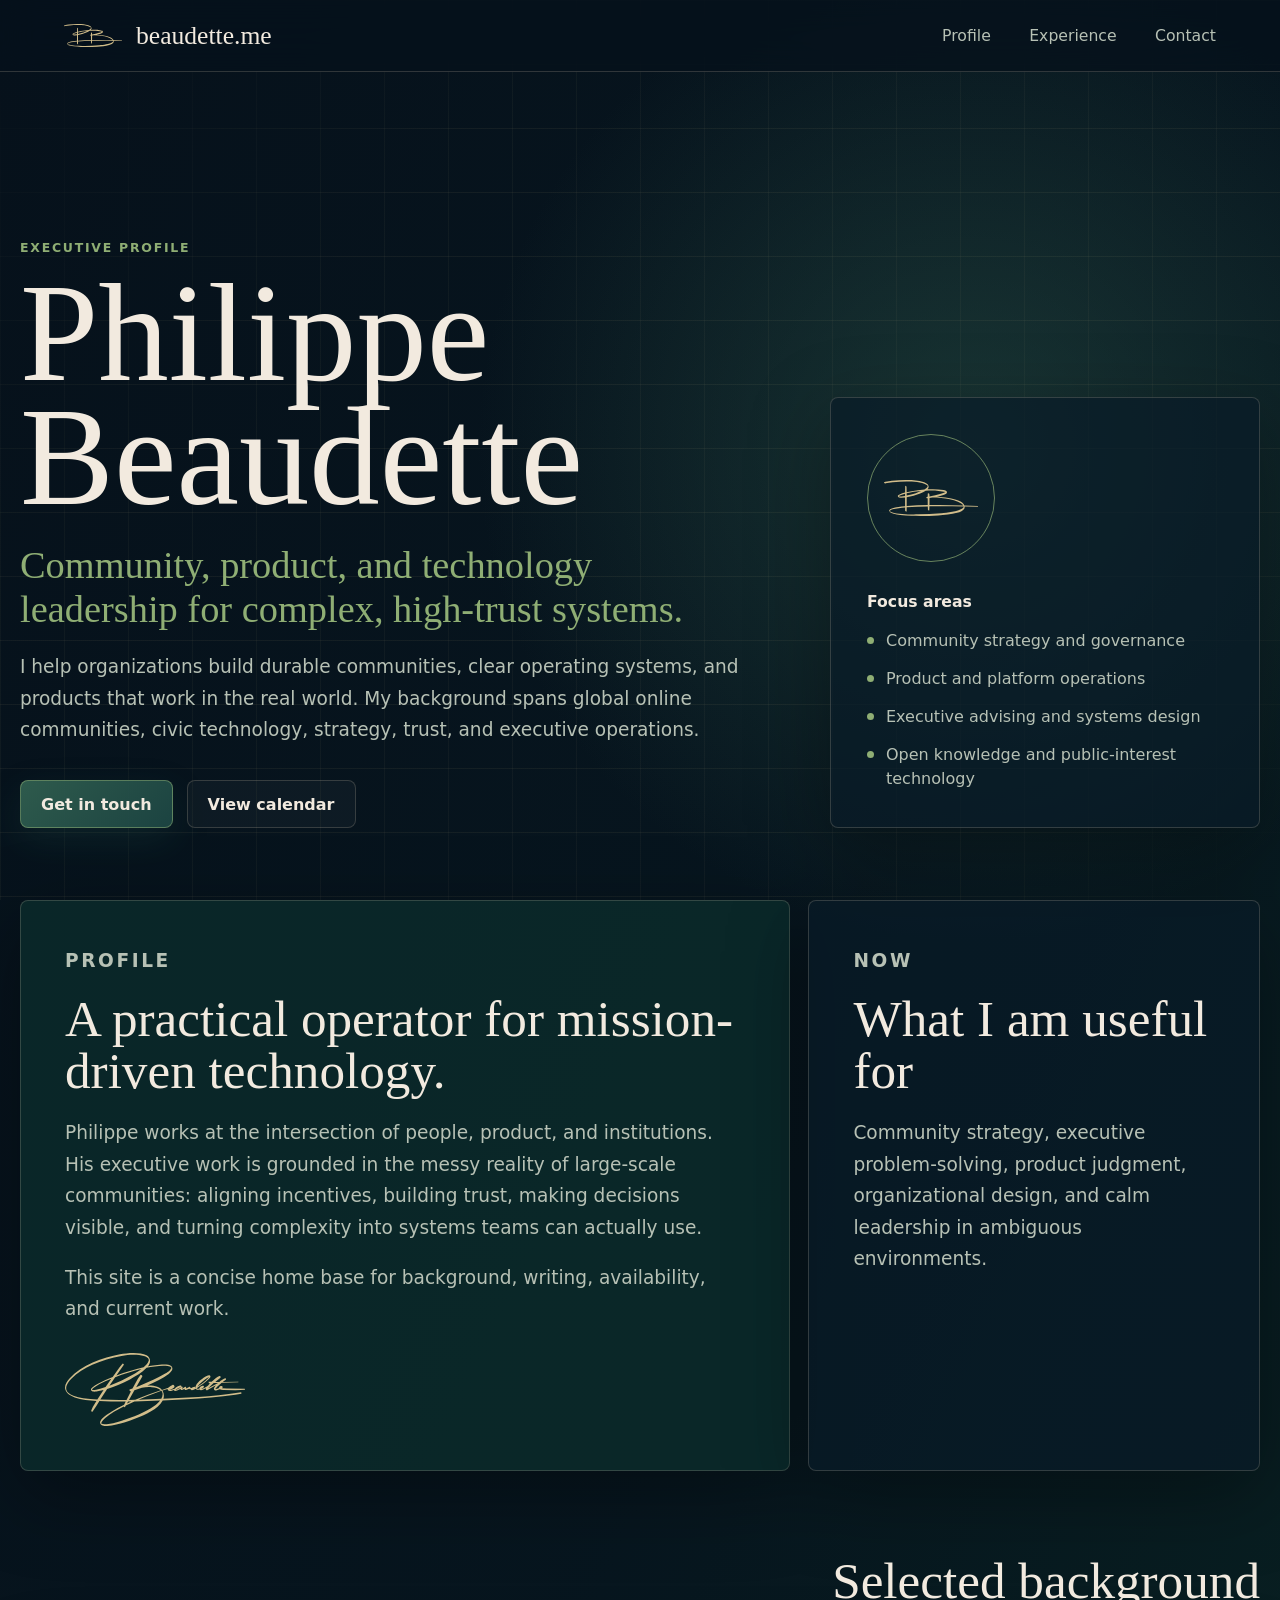
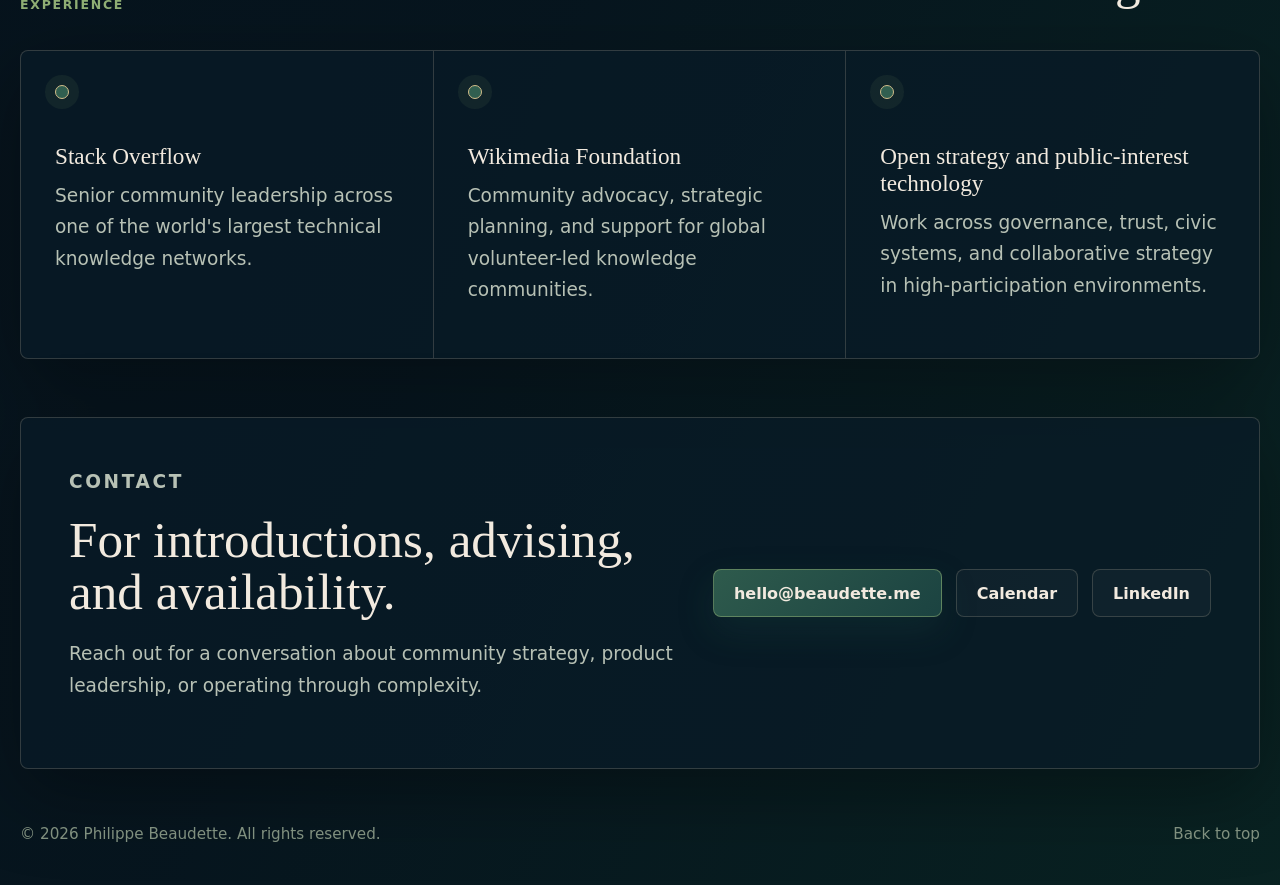
==== commit d2f38352: "Temporarily hide writing section" ====
--- a/index.html
+++ b/index.html
@@ -36,7 +36,6 @@
       <nav class="nav" aria-label="Primary navigation">
         <a href="#profile">Profile</a>
         <a href="#experience">Experience</a>
-        <a href="writing/">Writing</a>
         <a href="#contact">Contact</a>
       </nav>
     </header>
@@ -120,7 +119,8 @@
         </div>
       </section>
 
-      <section class="writing" id="writing" aria-labelledby="writing-title">
+      <!-- Temporarily hidden until Writing is ready to publish. Keep CMS hooks intact. -->
+      <section class="writing" id="writing" aria-labelledby="writing-title" hidden style="display: none;">
         <div>
           <p class="section-label" id="writing-label">Writing</p>
           <h2 id="writing-title">Notes on leadership, communities, and systems.</h2>
@@ -128,7 +128,7 @@
         <a class="text-link" href="writing/" id="writing-link">Browse all writing</a>
       </section>
 
-      <section class="writing-list-preview" aria-label="Recent writing">
+      <section class="writing-list-preview" aria-label="Recent writing" hidden style="display: none;">
         <div class="writing-cards" id="writing-preview-list">
           <p class="writing-empty">No articles are listed yet. Please check back later.</p>
         </div>
